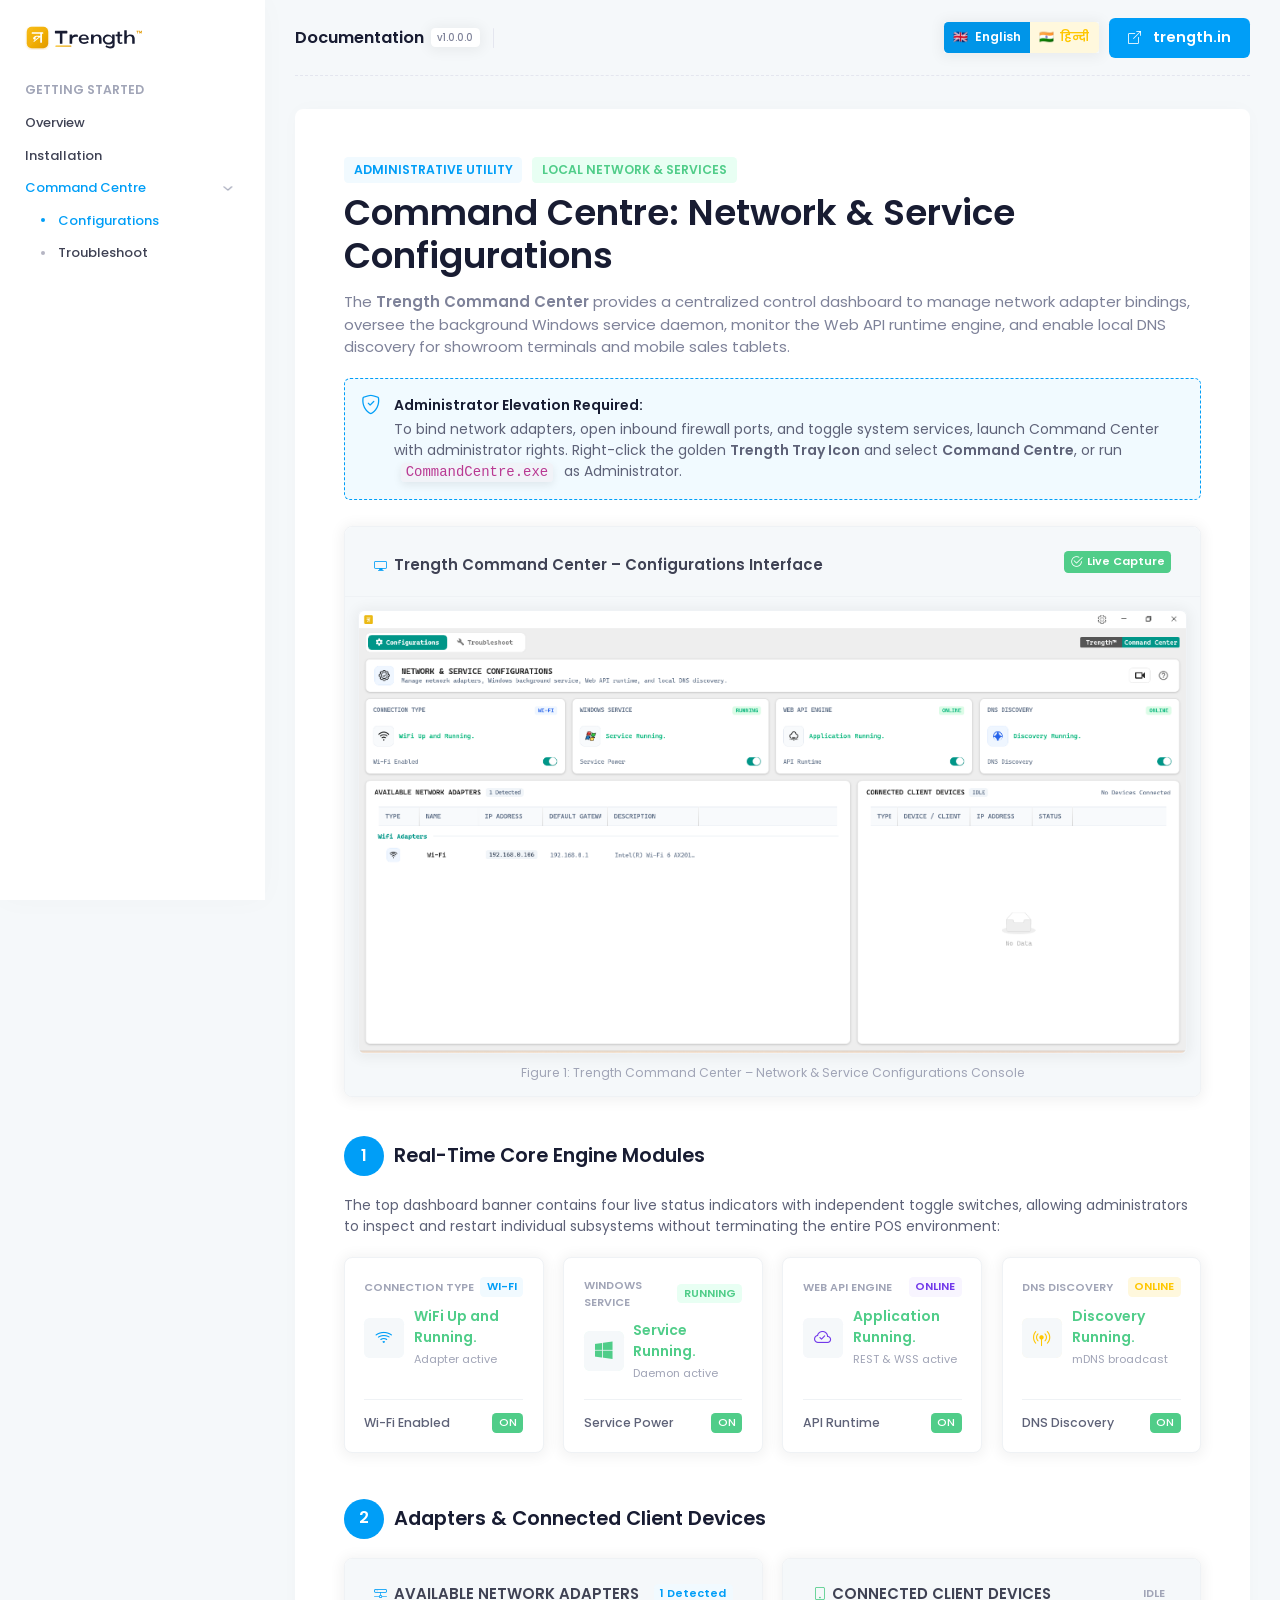
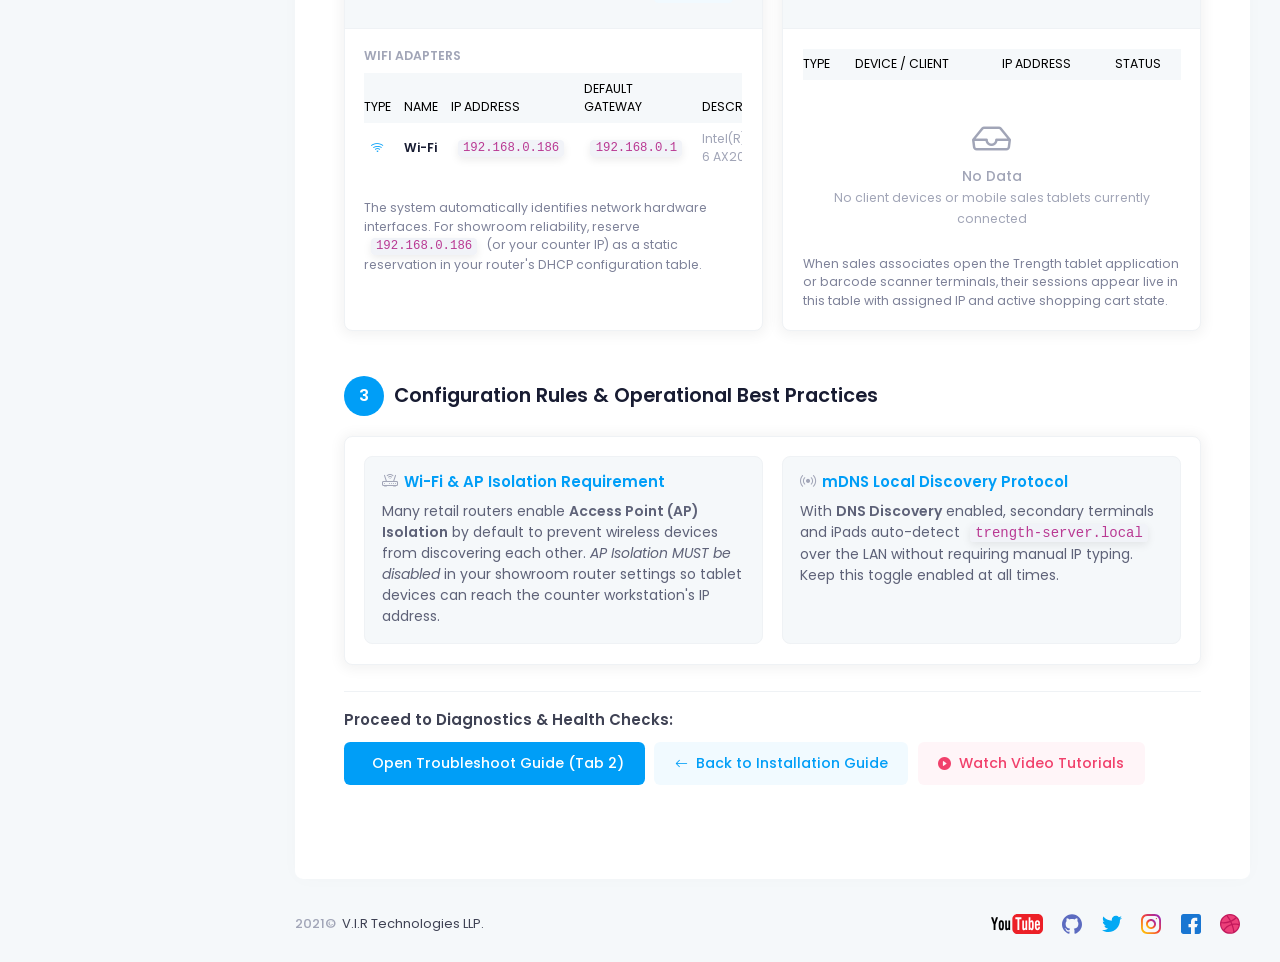
==== CommandCentre.html @ f49e873d "Commandcenter" ====
<!DOCTYPE html>
<html lang="en">
<head>
    <!-- <base href="../"> -->
    <title>Trength | Documentation</title>
    <meta charset="utf-8" />
    <link rel="shortcut icon" href="assets/media/logos/favicon.ico" />
    <!--begin::Fonts-->
    <link rel="stylesheet" href="https://fonts.googleapis.com/css?family=Poppins:300,400,500,600,700" />
    <!--end::Fonts-->
    <!--begin::Page Vendor Stylesheets(used by this page)-->
    <link href="assets/plugins/custom/prismjs/prismjs.bundle.css" rel="stylesheet" type="text/css" />
    <!--end::Page Vendor Stylesheets-->
    <!--begin::Global Stylesheets Bundle(used by all pages)-->
    <link href="assets/plugins/global/plugins.bundle.css" rel="stylesheet" type="text/css" />
    <link href="assets/css/style.bundle.css" rel="stylesheet" type="text/css" />
    <!--end::Global Stylesheets Bundle-->
</head>
<!--end::Head-->
<!--begin::Body-->
<body data-bs-spy="scroll" data-bs-target="#kt_sidebar_nav" data-bs-offset="350" class="position-relative">
    <!--begin::Main-->
    <div class="d-flex flex-column flex-root">
        <!--begin::Page-->
        <div class="docs-page d-flex flex-row flex-column-fluid">
            <!--begin::Aside-->
            <div id="kt_docs_aside" class="docs-aside" data-kt-drawer="true" data-kt-drawer-name="aside" data-kt-drawer-activate="{default: true, lg: false}" data-kt-drawer-overlay="true" data-kt-drawer-width="{default:'200px', '300px': '250px'}" data-kt-drawer-direction="start" data-kt-drawer-toggle="#kt_docs_aside_toggle">
                <!--begin::Logo-->
                <div class="docs-aside-logo flex-column-auto h-75px" id="kt_docs_aside_logo">
                    <!--begin::Link-->
                    <a href="index.html">
                        <img alt="Trength Logo" src="assets/media/logos/logo-1.svg" class="h-25px" />
                    </a>
                    <!--end::Link-->
                </div>
                <!--end::Logo-->
                <!--begin::Menu-->
                <div class="docs-aside-menu flex-column-fluid">
                    <!--begin::Aside Menu-->
                    <div class="hover-scroll-overlay-y mt-5 mb-5 mt-lg-0 mb-lg-5 pe-lg-n2 me-lg-2" id="kt_docs_aside_menu_wrapper" data-kt-scroll="true" data-kt-scroll-activate="{default: false, lg: true}" data-kt-scroll-height="auto" data-kt-scroll-dependencies="#kt_docs_aside_logo" data-kt-scroll-wrappers="#kt_docs_aside_menu" data-kt-scroll-offset="10px">
                        <!--begin::Menu-->
                        <div class="menu menu-column menu-title-gray-800 menu-state-title-primary menu-state-icon-primary menu-state-bullet-primary menu-arrow-gray-500" id="#kt_docs_aside_menu" data-kt-menu="true">
                            <div class="menu-item">
                                <h4 class="menu-content text-muted mb-0 fs-7 text-uppercase">Getting Started</h4>
                            </div>
                            <div class="menu-item">
                                <a class="menu-link py-2" href="index.html">
                                    <span class="menu-title">Overview</span>
                                </a>
                            </div>
                            <div class="menu-item">
                                <a class="menu-link py-2" href="InstallationGuide.html">
                                    <span class="menu-title">Installation</span>
                                </a>
                            </div>
                            <div data-kt-menu-trigger="click" class="menu-item menu-accordion hover show">
                                <span class="menu-link py-2">
                                    <span class="menu-title">Command Centre</span>
                                    <span class="menu-arrow"></span>
                                </span>
                                <div class="menu-sub menu-sub-accordion show">
                                    <div class="menu-item">
                                        <a class="menu-link active py-2" href="CommandCentre.html">
                                            <span class="menu-bullet">
                                                <span class="bullet bullet-dot"></span>
                                            </span>
                                            <span class="menu-title">Configurations</span>
                                        </a>
                                    </div>
                                    <div class="menu-item">
                                        <a class="menu-link py-2" href="Troubleshoot.html">
                                            <span class="menu-bullet">
                                                <span class="bullet bullet-dot"></span>
                                            </span>
                                            <span class="menu-title">Troubleshoot</span>
                                        </a>
                                    </div>
                                </div>
                            </div>
                                    <!-- <div class="menu-item"> -->
                                        <!-- <a class="menu-link @ViewBag.DatabaseTasks py-2" href="~/CommandCentre/DatabaseTasks"> -->
                                            <!-- <span class="menu-bullet"> -->
                                                <!-- <span class="bullet bullet-dot"></span> -->
                                            <!-- </span> -->
                                            <!-- <span class="menu-title">Database Tasks</span> -->
                                        <!-- </a> -->
                                    <!-- </div> -->
                                </div>
                            </div>
                            <div class="menu-item">
                                <a class="menu-link py-2" href="VideoTutorials.html">
                                    <span class="menu-title">Video Tutorials</span>
                                </a>
                            </div>
                            <div class="menu-item">
                                <h4 class="menu-content text-muted mb-0 fs-7 text-uppercase">Jewellery Application</h4>
                            </div>
                            <div data-kt-menu-trigger="click" class="menu-item menu-accordion">
                                <span class="menu-link py-2">
                                    <span class="menu-title">Management</span>
                                    <span class="menu-arrow"></span>
                                </span>
                                <div class="menu-sub menu-sub-accordion">
                                    <div class="menu-item">
                                        <a class="menu-link py-2" href="~/Jewellery/Management/Users">
                                            <span class="menu-bullet">
                                                <span class="bullet bullet-dot"></span>
                                            </span>
                                            <span class="menu-title">Users</span>
                                        </a>
                                        <a class="menu-link py-2" href="~/Jewellery/Management/Roles">
                                            <span class="menu-bullet">
                                                <span class="bullet bullet-dot"></span>
                                            </span>
                                            <span class="menu-title">Roles</span>
                                        </a>
                                    </div>
                                </div>
                            </div>
                            <div data-kt-menu-trigger="click" class="menu-item menu-accordion">
                                <span class="menu-link py-2">
                                    <span class="menu-title">Masters</span>
                                    <span class="menu-arrow"></span>
                                </span>
                                <div class="menu-sub menu-sub-accordion">
                                    <div class="menu-item">
                                        <a class="menu-link py-2" href="~/Jewellery/Masters/Metals">
                                            <span class="menu-bullet">
                                                <span class="bullet bullet-dot"></span>
                                            </span>
                                            <span class="menu-title">Metals</span>
                                        </a>
                                    </div>
                                    <div class="menu-item">
                                        <a class="menu-link py-2" href="~/Jewellery/Masters/MetalColors">
                                            <span class="menu-bullet">
                                                <span class="bullet bullet-dot"></span>
                                            </span>
                                            <span class="menu-title">Metal Colors</span>
                                        </a>
                                    </div>
                                    <div class="menu-item">
                                        <a class="menu-link py-2" href="~/Jewellery/Masters/MetalPurity">
                                            <span class="menu-bullet">
                                                <span class="bullet bullet-dot"></span>
                                            </span>
                                            <span class="menu-title">Metal Purity</span>
                                        </a>
                                    </div>
                                    <div class="menu-item">
                                        <a class="menu-link py-2" href="~/Jewellery/Masters/MetalRates">
                                            <span class="menu-bullet">
                                                <span class="bullet bullet-dot"></span>
                                            </span>
                                            <span class="menu-title">Metal Rates</span>
                                        </a>
                                    </div>
                                    <div class="menu-item">
                                        <a class="menu-link py-2" href="~/Jewellery/Masters/Stones">
                                            <span class="menu-bullet">
                                                <span class="bullet bullet-dot"></span>
                                            </span>
                                            <span class="menu-title">Stones</span>
                                        </a>
                                    </div>
                                    <div class="menu-item">
                                        <a class="menu-link py-2" href="~/Jewellery/Masters/StoneClarity">
                                            <span class="menu-bullet">
                                                <span class="bullet bullet-dot"></span>
                                            </span>
                                            <span class="menu-title">Stone Clarity</span>
                                        </a>
                                    </div>
                                    <div class="menu-item">
                                        <a class="menu-link py-2" href="~/Jewellery/Masters/StoneColors">
                                            <span class="menu-bullet">
                                                <span class="bullet bullet-dot"></span>
                                            </span>
                                            <span class="menu-title">Stone Color</span>
                                        </a>
                                    </div>
                                    <div class="menu-item">
                                        <a class="menu-link py-2" href="~/Jewellery/Masters/StoneCut">
                                            <span class="menu-bullet">
                                                <span class="bullet bullet-dot"></span>
                                            </span>
                                            <span class="menu-title">Stone Cut</span>
                                        </a>
                                    </div>
                                    <div class="menu-item">
                                        <a class="menu-link py-2" href="~/Jewellery/Masters/UOMs">
                                            <span class="menu-bullet">
                                                <span class="bullet bullet-dot"></span>
                                            </span>
                                            <span class="menu-title">U.O.Ms</span>
                                        </a>
                                    </div>
                                    <div class="menu-item">
                                        <a class="menu-link py-2" href="~/Jewellery/Masters/Brands">
                                            <span class="menu-bullet">
                                                <span class="bullet bullet-dot"></span>
                                            </span>
                                            <span class="menu-title">Brands</span>
                                        </a>
                                    </div>
                                    <div class="menu-item">
                                        <a class="menu-link py-2" href="~/Jewellery/Masters/Cities">
                                            <span class="menu-bullet">
                                                <span class="bullet bullet-dot"></span>
                                            </span>
                                            <span class="menu-title">Cities</span>
                                        </a>
                                    </div>
                                    <div class="menu-item">
                                        <a class="menu-link py-2" href="~/Jewellery/Masters/JewelleryTypes">
                                            <span class="menu-bullet">
                                                <span class="bullet bullet-dot"></span>
                                            </span>
                                            <span class="menu-title">Jewellery Types</span>
                                        </a>
                                    </div>
                                    <div class="menu-item">
                                        <a class="menu-link py-2" href="~/Jewellery/Masters/Reasons">
                                            <span class="menu-bullet">
                                                <span class="bullet bullet-dot"></span>
                                            </span>
                                            <span class="menu-title">Reasons</span>
                                        </a>
                                    </div>
                                    <div class="menu-item">
                                        <a class="menu-link py-2" href="~/Jewellery/Masters/SettingTypes">
                                            <span class="menu-bullet">
                                                <span class="bullet bullet-dot"></span>
                                            </span>
                                            <span class="menu-title">Setting Types</span>
                                        </a>
                                    </div>
                                    <div class="menu-item">
                                        <a class="menu-link py-2" href="~/Jewellery/Masters/GSTRates">
                                            <span class="menu-bullet">
                                                <span class="bullet bullet-dot"></span>
                                            </span>
                                            <span class="menu-title">GST Rates</span>
                                        </a>
                                    </div>
                                </div>
                            </div>
                            <div data-kt-menu-trigger="click" class="menu-item menu-accordion">
                                <span class="menu-link py-2">
                                    <span class="menu-title">Shop</span>
                                    <span class="menu-arrow"></span>
                                </span>
                                <div class="menu-sub menu-sub-accordion">
                                    <div class="menu-item">
                                        <a class="menu-link py-2" href="~/Jewellery/Shop/Stores">
                                            <span class="menu-bullet">
                                                <span class="bullet bullet-dot"></span>
                                            </span>
                                            <span class="menu-title">Stores</span>
                                        </a>
                                    </div>
                                    <div class="menu-item">
                                        <a class="menu-link py-2" href="~/Jewellery/Shop/Counters">
                                            <span class="menu-bullet">
                                                <span class="bullet bullet-dot"></span>
                                            </span>
                                            <span class="menu-title">Counters</span>
                                        </a>
                                    </div>
                                    <div class="menu-item">
                                        <a class="menu-link py-2" href="~/Jewellery/Shop/Customers">
                                            <span class="menu-bullet">
                                                <span class="bullet bullet-dot"></span>
                                            </span>
                                            <span class="menu-title">Customers</span>
                                        </a>
                                    </div>
                                    <div class="menu-item">
                                        <a class="menu-link py-2" href="~/Jewellery/Shop/Jewellers">
                                            <span class="menu-bullet">
                                                <span class="bullet bullet-dot"></span>
                                            </span>
                                            <span class="menu-title">Jewellers</span>
                                        </a>
                                    </div>
                                    <div class="menu-item">
                                        <a class="menu-link py-2" href="~/Jewellery/Shop/Suppliers">
                                            <span class="menu-bullet">
                                                <span class="bullet bullet-dot"></span>
                                            </span>
                                            <span class="menu-title">Suppliers</span>
                                        </a>
                                    </div>
                                </div>
                            </div>
                            <div data-kt-menu-trigger="click" class="menu-item menu-accordion">
                                <span class="menu-link py-2">
                                    <span class="menu-title">Products</span>
                                    <span class="menu-arrow"></span>
                                </span>
                                <div class="menu-sub menu-sub-accordion">
                                    <div class="menu-item">
                                        <a class="menu-link py-2" href="~/Jewellery/Products/Product">
                                            <span class="menu-bullet">
                                                <span class="bullet bullet-dot"></span>
                                            </span>
                                            <span class="menu-title">Products</span>
                                        </a>
                                    </div>
                                    <div class="menu-item">
                                        <a class="menu-link py-2" href="~/Jewellery/Products/ProductCategories">
                                            <span class="menu-bullet">
                                                <span class="bullet bullet-dot"></span>
                                            </span>
                                            <span class="menu-title">Product Categories</span>
                                        </a>
                                    </div>
                                    <div class="menu-item">
                                        <a class="menu-link py-2" href="~/Jewellery/Products/ProductMetals">
                                            <span class="menu-bullet">
                                                <span class="bullet bullet-dot"></span>
                                            </span>
                                            <span class="menu-title">Product Metals</span>
                                        </a>
                                    </div>
                                    <div class="menu-item">
                                        <a class="menu-link py-2" href="~/Jewellery/Products/ProductStones">
                                            <span class="menu-bullet">
                                                <span class="bullet bullet-dot"></span>
                                            </span>
                                            <span class="menu-title">Product Stones</span>
                                        </a>
                                    </div>
                                    <div class="menu-item">
                                        <a class="menu-link py-2" href="~/Jewellery/Products/ProductTypes">
                                            <span class="menu-bullet">
                                                <span class="bullet bullet-dot"></span>
                                            </span>
                                            <span class="menu-title">Product Types</span>
                                        </a>
                                    </div>
                                </div>
                            </div>

                        </div>
                        <!--end::Menu-->
                    </div>
                </div>
                <!--end::Menu-->
            </div>
            <!--end::Aside-->
            <!--begin::Wrapper-->
            <div class="docs-wrapper d-flex flex-column flex-row-fluid" id="kt_docs_wrapper">
                <!--begin::Header-->
                <div id="kt_docs_header" class="docs-header align-items-stretch mb-2 mb-lg-10">
                    <!--begin::Container-->
                    <div class="container">
                        <div class="d-flex align-items-stretch justify-content-between py-3 h-75px">
                            <!--begin::Aside toggle-->
                            <div class="d-flex align-items-center d-lg-none ms-n2 me-1" title="Show aside menu">
                                <div class="btn btn-icon btn-flex btn-active-color-primary" id="kt_docs_aside_toggle">
                                    <!--begin::Svg Icon | path: icons/duotune/abstract/abs015.svg-->
                                    <span class="svg-icon svg-icon-1 mt-1">
                                        <svg xmlns="http://www.w3.org/2000/svg" width="24" height="24" viewBox="0 0 24 24" fill="none">
                                            <path d="M21 7H3C2.4 7 2 6.6 2 6V4C2 3.4 2.4 3 3 3H21C21.6 3 22 3.4 22 4V6C22 6.6 21.6 7 21 7Z" fill="currentColor" />
                                            <path opacity="0.3" d="M21 14H3C2.4 14 2 13.6 2 13V11C2 10.4 2.4 10 3 10H21C21.6 10 22 10.4 22 11V13C22 13.6 21.6 14 21 14ZM22 20V18C22 17.4 21.6 17 21 17H3C2.4 17 2 17.4 2 18V20C2 20.6 2.4 21 3 21H21C21.6 21 22 20.6 22 20Z" fill="currentColor" />
                                        </svg>
                                    </span>
                                    <!--end::Svg Icon-->
                                </div>
                            </div>
                            <!--end::Aside toggle-->
                            <!--begin::Logo-->
                            <div class="d-flex d-lg-none align-items-center flex-grow-1 flex-lg-grow-0 me-3 me-lg-15">
                                <a href="index.html">
                                    <img alt="Trength Logo" src="assets/media/logos/logo-1.svg" class="d-none d-lg-block h-25px" />
                                    <img alt="Trength Logo" src="assets/media/logos/logo-2.svg" class="d-lg-none h-35px" />
                                </a>
                            </div>
                            <!--end::Logo-->
                            <!--begin::Wrapper-->
                            <div class="d-flex align-items-center justify-content-between flex-lg-grow-1">
                                <!--begin::Header title-->
                                <div class="d-flex align-items-center" id="kt_docs_header_title">
                                    <!--begin::Page title-->
                                    <div class="docs-page-title d-flex flex-column flex-lg-row align-items-lg-center py-5 mb-lg-0" data-kt-swapper="true" data-kt-swapper-mode="prepend" data-kt-swapper-parent="{default: '#kt_docs_content_container', 'lg': '#kt_docs_header_title'}">
                                        <!--begin::Title-->
                                        <h1 class="d-flex align-items-center text-dark my-1 fs-4">
                                            Documentation
                                            <a href="#" class="badge fw-bold fs-9 px-2 ms-2 badge-white text-hover-primary shadow-sm">v1.0.0.0</a>
                                        </h1>
                                        <!--end::Title-->
                                        <!--begin::Separator-->
                                        <span class="d-none d-lg-block bullet h-20px w-1px bg-secondary mx-4"></span>
                                        <!--end::Separator-->
                                        
                                       
                                    </div>
                                    <!--end::Page title-->
                                </div>
                                <!--end::Header title-->
                                <!--begin::Toolbar-->
                                <div class="d-flex align-items-center gap-3">
                                    <!--begin::Language Switcher-->
                                    <div class="btn-group shadow-sm" role="group" aria-label="Language Switcher">
                                        <button type="button" class="btn btn-sm btn-primary fw-bolder px-3 py-2 active" id="btn-lang-en" onclick="setLanguage('en')">
                                            <span class="me-1">🇬🇧</span> English
                                        </button>
                                        <button type="button" class="btn btn-sm btn-light-warning fw-bolder px-3 py-2" id="btn-lang-hi" onclick="setLanguage('hi')">
                                            <span class="me-1">🇮🇳</span> हिन्दी
                                        </button>
                                    </div>
                                    <!--end::Language Switcher-->
                                    <!--begin::Official Portal link-->
                                    <a class="btn btn-primary btn-flex h-40px border-0 fw-bolder px-4 px-lg-6" href="https://trength.in" target="_blank">
                                        <i class="bi bi-box-arrow-up-right me-2"></i>trength.in
                                    </a>
                                    <!--end::Official Portal link-->
                                </div>
                                <!--end::Toolbar-->
                            </div>
                            <!--end::Wrapper-->
                        </div>
                        <div class="border-gray-300 border-bottom border-bottom-dashed"></div>
                    </div>
                    <!--end::Container-->
                </div>
                <!--end::Header-->
                <!--begin::Content-->

                <div class="docs-content d-flex flex-column flex-column-fluid" id="kt_docs_content">
                    <!--begin::Container-->
                    <div class="container d-flex flex-column flex-lg-row" id="kt_docs_content_container">
                        <!--begin::Card-->
                        <div class="card card-docs flex-row-fluid mb-2">
                            <!--begin::Card Body-->
                            <div class="card-body fs-6 py-15 px-10 py-lg-15 px-lg-15 text-gray-700">
                                <!--begin::Section-->
                                 
                                 
                                    
                                <!--begin::Section: Title & Summary-->
                                <div class="mb-10">
                                    <div class="d-flex align-items-center mb-3">
                                        <span class="badge badge-light-primary fw-bolder fs-7 px-3 py-2 me-3">ADMINISTRATIVE UTILITY</span>
                                        <span class="badge badge-light-success fw-bolder fs-7 px-3 py-2">LOCAL NETWORK & SERVICES</span>
                                    </div>
                                    <h1 class="fs-2tx fw-bolder mb-4 text-dark">Command Centre: Network & Service Configurations</h1>
                                    <p class="fs-5 text-gray-600 mb-6">
                                        The <strong>Trength Command Center</strong> provides a centralized control dashboard to manage network adapter bindings, oversee the background Windows service daemon, monitor the Web API runtime engine, and enable local DNS discovery for showroom terminals and mobile sales tablets.
                                    </p>

                                    <!-- Quick Access Notice -->
                                    <div class="notice d-flex bg-light-primary rounded border-primary border border-dashed p-5 mb-8">
                                        <i class="bi bi-shield-check text-primary fs-2 me-4"></i>
                                        <div>
                                            <strong class="d-block mb-1 text-gray-900 fs-6">Administrator Elevation Required:</strong>
                                            To bind network adapters, open inbound firewall ports, and toggle system services, launch Command Center with administrator rights. Right-click the golden <strong>Trength Tray Icon</strong> and select <strong>Command Centre</strong>, or run <code>CommandCentre.exe</code> as Administrator.
                                        </div>
                                    </div>

                                    <!-- Screenshot Feature Box -->
                                    <div class="card card-bordered mb-12 shadow-sm overflow-hidden">
                                        <div class="card-header bg-light d-flex align-items-center justify-content-between py-3">
                                            <h4 class="card-title fw-bolder text-gray-800 fs-5 mb-0">
                                                <i class="bi bi-display text-primary me-2"></i>Trength Command Center &ndash; Configurations Interface
                                            </h4>
                                            <span class="badge badge-success fw-bolder"><i class="bi bi-check2-circle text-white me-1"></i>Live Capture</span>
                                        </div>
                                        <div class="card-body p-4 text-center bg-light">
                                            <img src="assets/media/command-center/configurations.png" alt="Trength Command Center Configurations Screen" class="img-fluid rounded shadow-sm border mw-100" />
                                            <div class="text-muted fs-7 mt-3">Figure 1: Trength Command Center &ndash; Network &amp; Service Configurations Console</div>
                                        </div>
                                    </div>
                                </div>
                                <!--end::Section: Title & Summary-->

                                <!--==================== MODULE 1: FOUR STATUS & TOGGLE CARDS ====================-->
                                <div class="mb-14" id="service-modules">
                                    <div class="d-flex align-items-center mb-6">
                                        <span class="d-flex align-items-center justify-content-center bg-primary text-white rounded-circle fw-bolder fs-4 w-40px h-40px me-3">1</span>
                                        <h2 class="fw-bolder mb-0 text-dark">Real-Time Core Engine Modules</h2>
                                    </div>

                                    <p class="fs-6 text-gray-700 mb-6">
                                        The top dashboard banner contains four live status indicators with independent toggle switches, allowing administrators to inspect and restart individual subsystems without terminating the entire POS environment:
                                    </p>

                                    <div class="row g-6 mb-8">
                                        <!-- Card 1: Connection Type -->
                                        <div class="col-md-6 col-xl-3">
                                            <div class="card card-bordered h-100 shadow-sm p-6 bg-white">
                                                <div class="d-flex justify-content-between align-items-center mb-3">
                                                    <span class="text-muted fs-8 fw-bolder text-uppercase">Connection Type</span>
                                                    <span class="badge badge-light-primary fw-bolder">WI-FI</span>
                                                </div>
                                                <div class="d-flex align-items-center mb-5">
                                                    <div class="symbol symbol-40px bg-light-primary me-3">
                                                        <span class="symbol-label"><i class="bi bi-wifi fs-3 text-primary"></i></span>
                                                    </div>
                                                    <div>
                                                        <strong class="text-success fs-6 d-block">WiFi Up and Running.</strong>
                                                        <span class="text-muted fs-8">Adapter active</span>
                                                    </div>
                                                </div>
                                                <div class="border-top pt-4 mt-auto d-flex justify-content-between align-items-center">
                                                    <span class="text-gray-700 fs-7 fw-bold">Wi-Fi Enabled</span>
                                                    <span class="badge badge-success fw-bold">ON</span>
                                                </div>
                                            </div>
                                        </div>

                                        <!-- Card 2: Windows Service -->
                                        <div class="col-md-6 col-xl-3">
                                            <div class="card card-bordered h-100 shadow-sm p-6 bg-white">
                                                <div class="d-flex justify-content-between align-items-center mb-3">
                                                    <span class="text-muted fs-8 fw-bolder text-uppercase">Windows Service</span>
                                                    <span class="badge badge-light-success fw-bolder">RUNNING</span>
                                                </div>
                                                <div class="d-flex align-items-center mb-5">
                                                    <div class="symbol symbol-40px bg-light-success me-3">
                                                        <span class="symbol-label"><i class="bi bi-windows fs-3 text-success"></i></span>
                                                    </div>
                                                    <div>
                                                        <strong class="text-success fs-6 d-block">Service Running.</strong>
                                                        <span class="text-muted fs-8">Daemon active</span>
                                                    </div>
                                                </div>
                                                <div class="border-top pt-4 mt-auto d-flex justify-content-between align-items-center">
                                                    <span class="text-gray-700 fs-7 fw-bold">Service Power</span>
                                                    <span class="badge badge-success fw-bold">ON</span>
                                                </div>
                                            </div>
                                        </div>

                                        <!-- Card 3: Web API Engine -->
                                        <div class="col-md-6 col-xl-3">
                                            <div class="card card-bordered h-100 shadow-sm p-6 bg-white">
                                                <div class="d-flex justify-content-between align-items-center mb-3">
                                                    <span class="text-muted fs-8 fw-bolder text-uppercase">Web API Engine</span>
                                                    <span class="badge badge-light-info fw-bolder">ONLINE</span>
                                                </div>
                                                <div class="d-flex align-items-center mb-5">
                                                    <div class="symbol symbol-40px bg-light-info me-3">
                                                        <span class="symbol-label"><i class="bi bi-cloud-check fs-3 text-info"></i></span>
                                                    </div>
                                                    <div>
                                                        <strong class="text-success fs-6 d-block">Application Running.</strong>
                                                        <span class="text-muted fs-8">REST &amp; WSS active</span>
                                                    </div>
                                                </div>
                                                <div class="border-top pt-4 mt-auto d-flex justify-content-between align-items-center">
                                                    <span class="text-gray-700 fs-7 fw-bold">API Runtime</span>
                                                    <span class="badge badge-success fw-bold">ON</span>
                                                </div>
                                            </div>
                                        </div>

                                        <!-- Card 4: DNS Discovery -->
                                        <div class="col-md-6 col-xl-3">
                                            <div class="card card-bordered h-100 shadow-sm p-6 bg-white">
                                                <div class="d-flex justify-content-between align-items-center mb-3">
                                                    <span class="text-muted fs-8 fw-bolder text-uppercase">DNS Discovery</span>
                                                    <span class="badge badge-light-warning fw-bolder">ONLINE</span>
                                                </div>
                                                <div class="d-flex align-items-center mb-5">
                                                    <div class="symbol symbol-40px bg-light-warning me-3">
                                                        <span class="symbol-label"><i class="bi bi-broadcast-pin fs-3 text-warning"></i></span>
                                                    </div>
                                                    <div>
                                                        <strong class="text-success fs-6 d-block">Discovery Running.</strong>
                                                        <span class="text-muted fs-8">mDNS broadcast</span>
                                                    </div>
                                                </div>
                                                <div class="border-top pt-4 mt-auto d-flex justify-content-between align-items-center">
                                                    <span class="text-gray-700 fs-7 fw-bold">DNS Discovery</span>
                                                    <span class="badge badge-success fw-bold">ON</span>
                                                </div>
                                            </div>
                                        </div>
                                    </div>
                                </div>
                                <!--end::MODULE 1-->

                                <!--==================== MODULE 2: ADAPTERS & CLIENT DEVICES ====================-->
                                <div class="mb-14" id="network-panels">
                                    <div class="d-flex align-items-center mb-6">
                                        <span class="d-flex align-items-center justify-content-center bg-primary text-white rounded-circle fw-bolder fs-4 w-40px h-40px me-3">2</span>
                                        <h2 class="fw-bolder mb-0 text-dark">Adapters &amp; Connected Client Devices</h2>
                                    </div>

                                    <div class="row g-6 mb-8">
                                        <!-- Left Panel: Available Network Adapters -->
                                        <div class="col-lg-6">
                                            <div class="card card-bordered h-100 shadow-sm">
                                                <div class="card-header bg-light py-3 d-flex justify-content-between align-items-center">
                                                    <h5 class="fw-bolder text-gray-800 mb-0">
                                                        <i class="bi bi-hdd-network text-primary me-2"></i>AVAILABLE NETWORK ADAPTERS
                                                    </h5>
                                                    <span class="badge badge-light-primary fw-bolder">1 Detected</span>
                                                </div>
                                                <div class="card-body p-6">
                                                    <h6 class="text-muted fs-7 text-uppercase fw-bolder mb-3">Wifi Adapters</h6>
                                                    <div class="table-responsive">
                                                        <table class="table table-bordered table-sm align-middle fs-7">
                                                            <thead class="table-light">
                                                                <tr>
                                                                    <th>TYPE</th>
                                                                    <th>NAME</th>
                                                                    <th>IP ADDRESS</th>
                                                                    <th>DEFAULT GATEWAY</th>
                                                                    <th>DESCRIPTION</th>
                                                                </tr>
                                                            </thead>
                                                            <tbody>
                                                                <tr>
                                                                    <td class="text-center"><i class="bi bi-wifi text-primary"></i></td>
                                                                    <td><strong>Wi-Fi</strong></td>
                                                                    <td><code>192.168.0.186</code></td>
                                                                    <td><code>192.168.0.1</code></td>
                                                                    <td class="text-muted">Intel(R) Wi-Fi 6 AX201...</td>
                                                                </tr>
                                                            </tbody>
                                                        </table>
                                                    </div>
                                                    <p class="fs-7 text-gray-600 mt-4 mb-0">
                                                        The system automatically identifies network hardware interfaces. For showroom reliability, reserve <code>192.168.0.186</code> (or your counter IP) as a static reservation in your router's DHCP configuration table.
                                                    </p>
                                                </div>
                                            </div>
                                        </div>

                                        <!-- Right Panel: Connected Client Devices -->
                                        <div class="col-lg-6">
                                            <div class="card card-bordered h-100 shadow-sm">
                                                <div class="card-header bg-light py-3 d-flex justify-content-between align-items-center">
                                                    <h5 class="fw-bolder text-gray-800 mb-0">
                                                        <i class="bi bi-tablet text-success me-2"></i>CONNECTED CLIENT DEVICES
                                                    </h5>
                                                    <span class="badge badge-light-secondary fw-bolder text-muted">IDLE</span>
                                                </div>
                                                <div class="card-body p-6 text-center d-flex flex-column justify-content-center">
                                                    <div class="table-responsive mb-4 text-start">
                                                        <table class="table table-bordered table-sm align-middle fs-7 mb-0">
                                                            <thead class="table-light">
                                                                <tr>
                                                                    <th>TYPE</th>
                                                                    <th>DEVICE / CLIENT</th>
                                                                    <th>IP ADDRESS</th>
                                                                    <th>STATUS</th>
                                                                </tr>
                                                            </thead>
                                                        </table>
                                                    </div>
                                                    <div class="py-8">
                                                        <i class="bi bi-inbox fs-3x text-muted mb-2 d-block"></i>
                                                        <span class="fw-bold text-gray-500 d-block fs-6">No Data</span>
                                                        <span class="text-muted fs-7">No client devices or mobile sales tablets currently connected</span>
                                                    </div>
                                                    <p class="fs-7 text-gray-600 mb-0 text-start">
                                                        When sales associates open the Trength tablet application or barcode scanner terminals, their sessions appear live in this table with assigned IP and active shopping cart state.
                                                    </p>
                                                </div>
                                            </div>
                                        </div>
                                    </div>
                                </div>
                                <!--end::MODULE 2-->

                                <!--==================== MODULE 3: OPERATIONAL BEST PRACTICES ====================-->
                                <div class="mb-14" id="operational-guide">
                                    <div class="d-flex align-items-center mb-6">
                                        <span class="d-flex align-items-center justify-content-center bg-primary text-white rounded-circle fw-bolder fs-4 w-40px h-40px me-3">3</span>
                                        <h2 class="fw-bolder mb-0 text-dark">Configuration Rules & Operational Best Practices</h2>
                                    </div>

                                    <div class="card card-bordered mb-8 shadow-sm">
                                        <div class="card-body p-6">
                                            <div class="row g-6">
                                                <div class="col-md-6">
                                                    <div class="p-5 bg-light rounded-3 border h-100">
                                                        <h5 class="fw-bolder text-primary mb-3"><i class="bi bi-router fs-4 me-2"></i>Wi-Fi &amp; AP Isolation Requirement</h5>
                                                        <p class="fs-6 text-gray-700 mb-0">
                                                            Many retail routers enable <strong>Access Point (AP) Isolation</strong> by default to prevent wireless devices from discovering each other. <em>AP Isolation MUST be disabled</em> in your showroom router settings so tablet devices can reach the counter workstation's IP address.
                                                        </p>
                                                    </div>
                                                </div>
                                                <div class="col-md-6">
                                                    <div class="p-5 bg-light rounded-3 border h-100">
                                                        <h5 class="fw-bolder text-primary mb-3"><i class="bi bi-broadcast fs-4 me-2"></i>mDNS Local Discovery Protocol</h5>
                                                        <p class="fs-6 text-gray-700 mb-0">
                                                            With <strong>DNS Discovery</strong> enabled, secondary terminals and iPads auto-detect <code>trength-server.local</code> over the LAN without requiring manual IP typing. Keep this toggle enabled at all times.
                                                        </p>
                                                    </div>
                                                </div>
                                            </div>
                                        </div>
                                    </div>

                                    <!-- Next Documentation Links -->
                                    <div class="border-top pt-6 mt-8">
                                        <h5 class="fw-bolder text-gray-800 mb-4">Proceed to Diagnostics &amp; Health Checks:</h5>
                                        <div class="d-flex gap-3 flex-wrap">
                                            <a href="Troubleshoot.html" class="btn btn-primary fw-bold">
                                                <i class="bi bi-wrench-adjustable me-1"></i>Open Troubleshoot Guide (Tab 2)
                                            </a>
                                            <a href="InstallationGuide.html" class="btn btn-light-primary fw-bold">
                                                <i class="bi bi-arrow-left me-1"></i>Back to Installation Guide
                                            </a>
                                            <a href="VideoTutorials.html" class="btn btn-light-danger fw-bold">
                                                <i class="bi bi-play-circle-fill me-1"></i>Watch Video Tutorials
                                            </a>
                                        </div>
                                    </div>
                                </div>
                                <!--end::MODULE 3-->
                                        
                                         
                                 
                                <!--end::Section-->
                            </div>
                            <!--end::Card Body-->
                        </div>
                        <!--end::Card-->
                    </div>
                    <!--end::Container-->
                </div>
                <!--end::Content-->
                <!--begin::Footer-->

                <div class="py-4 d-flex flex-lg-column py-6" id="kt_footer">
                    <!--begin::Container-->
                    <div class="container d-flex flex-column flex-md-row align-items-center justify-content-between">
                        <!--begin::Copyright-->
                        <div class="text-dark order-2 order-md-1">
                            <span class="text-muted fw-bold me-1">2021©</span>
                            <a href="https://trength.in" target="_blank" class="text-gray-800 text-hover-primary">V.I.R Technologies LLP.</a>
                        </div>
                        <!--end::Copyright-->
                        <!--begin::Menu-->
                        <ul class="menu menu-gray-600 menu-hover-primary fw-bold order-1 align-items-center mb-3 mb-md-0">
                            <!--begin::Menu item-->
                            <li class="menu-item">
                                <!--begin::Menu link-->
                                <a href="#" target="_blank" class="menu-link px-3">
                                    <img alt="Keenthemes Youtube" src="assets/media/svg/social-logos/youtube.svg" class="h-20px" />
                                </a>
                                <!--end::Menu link-->
                            </li>
                            <!--end::Menu link-->
                            <!--begin::Menu item-->
                            <li class="menu-item">
                                <!--begin::Menu link-->
                                <a href="#" target="_blank" class="menu-link px-3">
                                    <img alt="Keenthemes Github" src="assets/media/svg/social-logos/github.svg" class="h-20px" />
                                </a>
                                <!--end::Menu link-->
                            </li>
                            <!--end::Menu link-->
                            <!--begin::Menu item-->
                            <li class="menu-item">
                                <!--begin::Menu link-->
                                <a href="#" target="_blank" class="menu-link px-3">
                                    <img alt="Keenthemes Twitter" src="assets/media/svg/social-logos/twitter.svg" class="h-20px" />
                                </a>
                                <!--end::Menu link-->
                            </li>
                            <!--end::Menu link-->
                            <!--begin::Menu item-->
                            <li class="menu-item">
                                <!--begin::Menu link-->
                                <a href="#" target="_blank" class="menu-link px-3">
                                    <img alt="Keenthemes Instagram" src="assets/media/svg/social-logos/instagram.svg" class="h-20px" />
                                </a>
                                <!--end::Menu link-->
                            </li>
                            <!--end::Menu link-->
                            <!--begin::Menu item-->
                            <li class="menu-item">
                                <!--begin::Menu link-->
                                <a href="#" target="_blank" class="menu-link px-3">
                                    <img alt="Keenthemes Facebook" src="assets/media/svg/social-logos/facebook.svg" class="h-20px" />
                                </a>
                                <!--end::Menu link-->
                            </li>
                            <!--end::Menu link-->
                            <!--begin::Menu item-->
                            <li class="menu-item">
                                <!--begin::Menu link-->
                                <a href="#" target="_blank" class="menu-link px-3">
                                    <img alt="Keenthemes Dribbble" src="assets/media/svg/social-logos/dribbble.svg" class="h-20px" />
                                </a>
                                <!--end::Menu link-->
                            </li>
                            <!--end::Menu link-->
                        </ul>
                        <!--end::Menu-->
                    </div>
                    <!--end::Container-->
                </div>

                <!--end::Footer-->
            </div>
            <!--end::Wrapper-->
        </div>
        <!--end::Page-->
    </div>
    <!--end::Main-->
    <!--begin::Javascript-->
    <script>var hostUrl = "assets/";</script>
    <!--begin::Global Javascript Bundle(used by all pages)-->
    <script src="assets/plugins/global/plugins.bundle.js"></script>
    <script src="assets/js/scripts.bundle.js"></script>
    <!--end::Global Javascript Bundle-->
    <!--begin::Page Vendors Javascript(used by this page)-->
    <script src="assets/plugins/custom/prismjs/prismjs.bundle.js"></script>
    <!--end::Page Vendors Javascript-->
    <!--begin::Page Custom Javascript(used by this page)-->
    <script src="assets/js/custom/documentation/documentation.js"></script>
    <script src="assets/js/custom/documentation/search.js"></script>
    <script src="assets/js/i18n.js"></script>
    <!--end::Page Custom Javascript-->
    <!--end::Javascript-->
</body>
<!--end::Body-->
</html>
---- assets/plugins/custom/prismjs/prismjs.bundle.css ----
code[class*=language-],pre[class*=language-]{color:#9efeff;direction:ltr;text-align:left;white-space:pre;word-spacing:normal;word-break:normal;-moz-tab-size:4;-o-tab-size:4;tab-size:4;-webkit-hyphens:none;-moz-hyphens:none;-ms-hyphens:none;hyphens:none;font-family:"Operator Mono","Fira Code",Consolas,Monaco,"Andale Mono","Ubuntu Mono",monospace;font-weight:400;font-size:17px;line-height:25px;letter-spacing:.5px;text-shadow:0 1px #222245}code[class*=language-] ::-moz-selection,code[class*=language-] ::selection,code[class*=language-]::-moz-selection,code[class*=language-]::selection,pre[class*=language-] ::-moz-selection,pre[class*=language-] ::selection,pre[class*=language-]::-moz-selection,pre[class*=language-]::selection{color:inherit;background:#a599e9}pre[class*=language-]{padding:2em;margin:.5em 0;overflow:auto}:not(pre)>code[class*=language-],pre[class*=language-]{background:#1e1e3f}:not(pre)>code[class*=language-]{padding:.1em;border-radius:.3em}.token{font-weight:400}.token.cdata,.token.comment,.token.prolog{color:#b362ff}.token.atrule,.token.delimiter,.token.important,.token.keyword,.token.selector{color:#ff9d00}.token.attr-name,.token.operator{color:#ffb454}.token.punctuation{color:#fff}.token.boolean{color:#ff628c}.token.builtin,.token.doctype,.token.tag,.token.tag .punctuation{color:#ff9d00}.token.entity,.token.symbol{color:#6897bb}.token.number{color:#ff628c}.token.constant,.token.property,.token.variable{color:#ff628c}.token.char,.token.string{color:#a5ff90}.token.attr-value,.token.attr-value .punctuation{color:#a5c261}.token.attr-value .punctuation:first-child{color:#a9b7c6}.token.url{color:#287bde;text-decoration:underline}.token.function{color:#fad000}.token.regex{background:#364135}.token.bold{font-weight:700}.token.italic{font-style:italic}.token.inserted{background:#0f0}.token.deleted{background:#ff000d}code.language-css .token.property,code.language-css .token.property+.token.punctuation{color:#a9b7c6}code.language-css .token.id{color:#ffc66d}code.language-css .token.selector>.token.attribute,code.language-css .token.selector>.token.class,code.language-css .token.selector>.token.pseudo-class,code.language-css .token.selector>.token.pseudo-element{color:#ffc66d}.token.class-name{color:#fb94ff}.language-css .token.string,.style .token.string,.token.entity,.token.operator,.token.url{background:0 0}.line-highlight.line-highlight{margin-top:36px;background:linear-gradient(to right,rgba(179,98,255,.17),transparent)}.line-highlight.line-highlight:before,.line-highlight.line-highlight[data-end]:after{content:""}
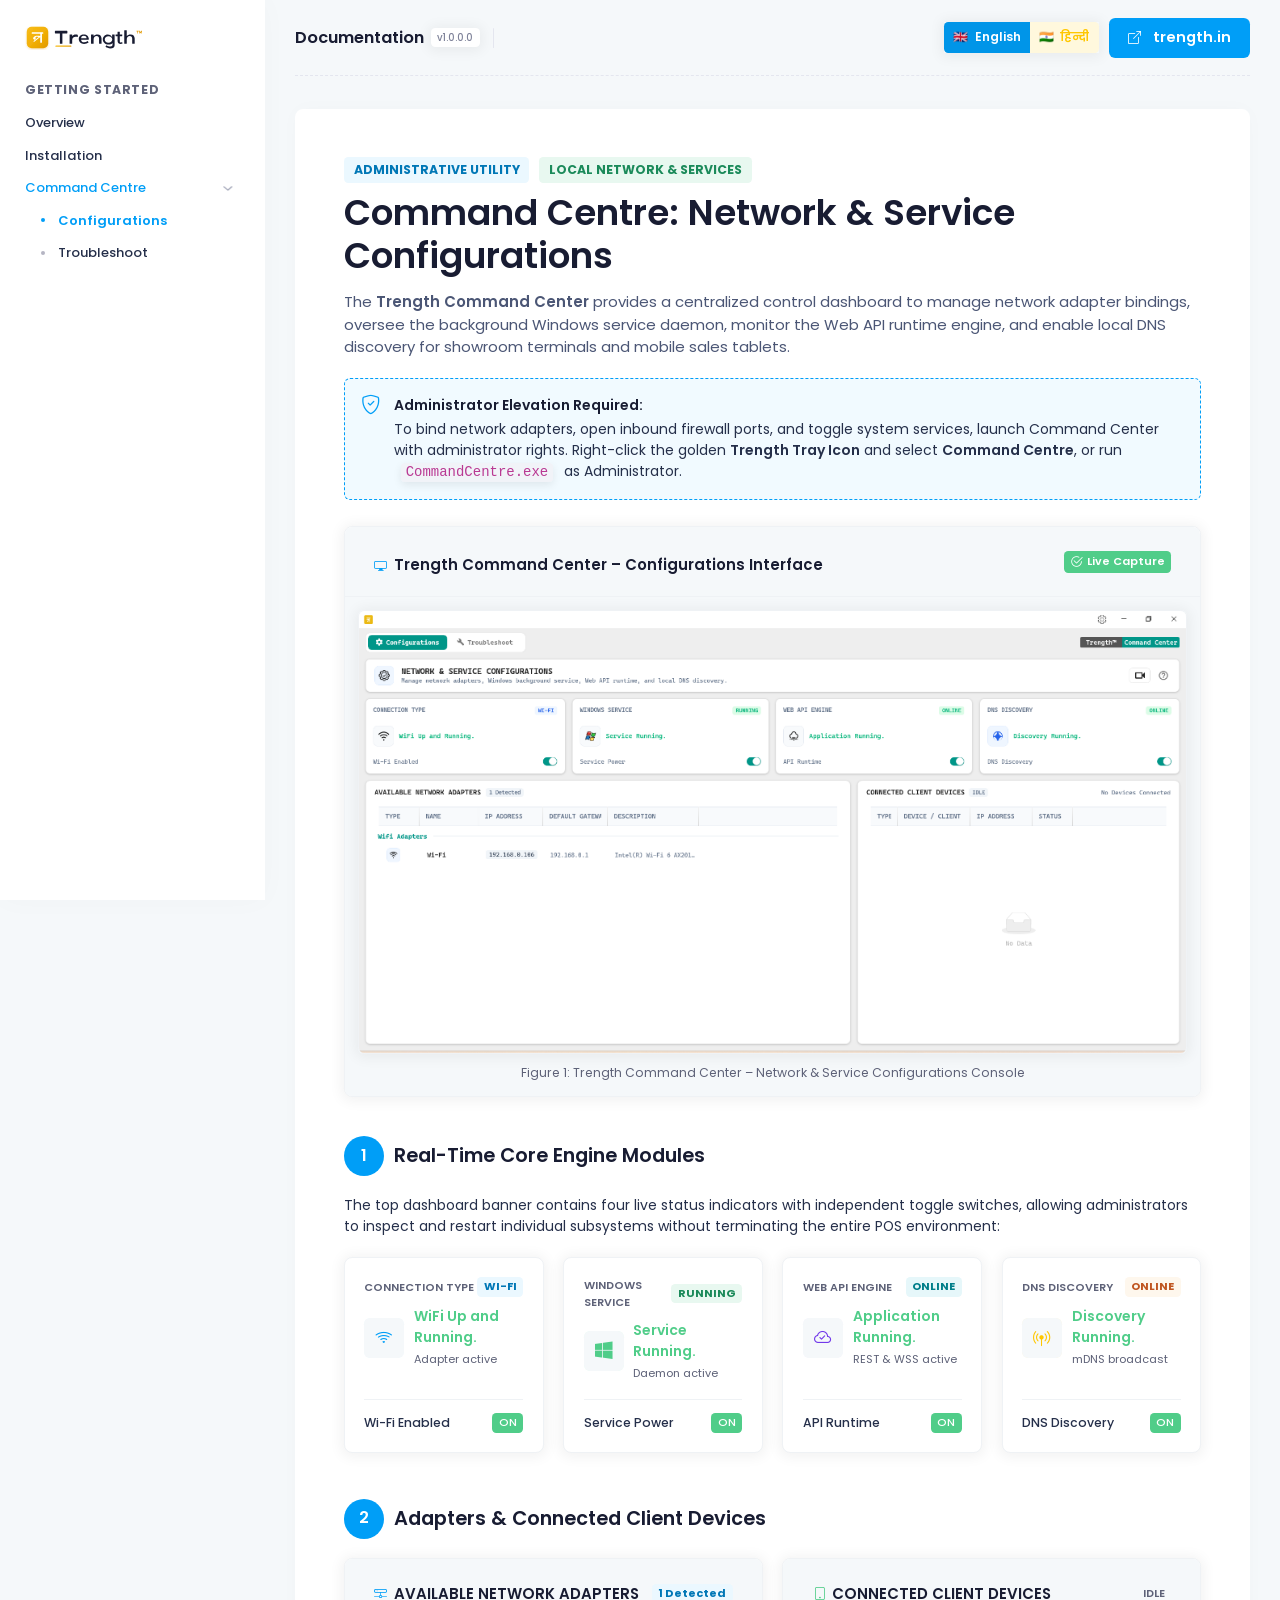
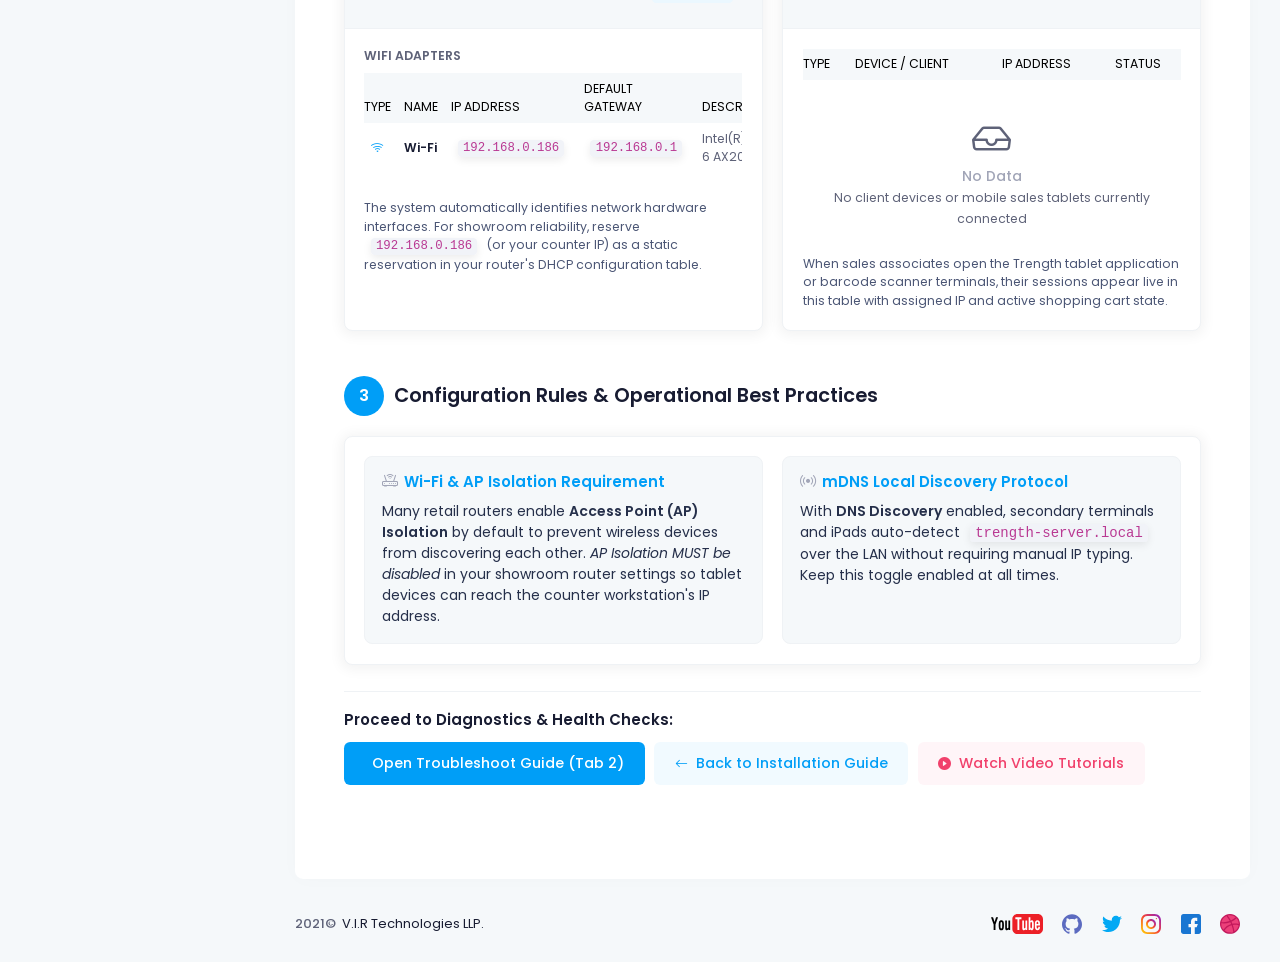
==== commit fe59d15f: "Hello" ====
--- a/CommandCentre.html
+++ b/CommandCentre.html
@@ -5,9 +5,10 @@
     <!-- <base href="../"> -->
     <title>Trength | Documentation</title>
     <meta charset="utf-8" />
+    <meta name="viewport" content="width=device-width, initial-scale=1" />
     <link rel="shortcut icon" href="assets/media/logos/favicon.ico" />
     <!--begin::Fonts-->
-    <link rel="stylesheet" href="https://fonts.googleapis.com/css?family=Poppins:300,400,500,600,700" />
+    <link rel="stylesheet" href="https://fonts.googleapis.com/css2?family=Poppins:wght@300;400;500;600;700&display=swap" />
     <!--end::Fonts-->
     <!--begin::Page Vendor Stylesheets(used by this page)-->
     <link href="assets/plugins/custom/prismjs/prismjs.bundle.css" rel="stylesheet" type="text/css" />
@@ -15,6 +16,7 @@
     <!--begin::Global Stylesheets Bundle(used by all pages)-->
     <link href="assets/plugins/global/plugins.bundle.css" rel="stylesheet" type="text/css" />
     <link href="assets/css/style.bundle.css" rel="stylesheet" type="text/css" />
+    <link href="assets/css/custom.css" rel="stylesheet" type="text/css" />
     <!--end::Global Stylesheets Bundle-->
 </head>
 <!--end::Head-->
--- a/assets/css/custom.css
+++ b/assets/css/custom.css
@@ -0,0 +1,118 @@
+/* ==========================================================================
+   Trength Suite Documentation - Custom Typography & Mobile Enhancements
+   ========================================================================== */
+
+/* Crisp font smoothing */
+body {
+    -webkit-font-smoothing: antialiased;
+    -moz-osx-font-smoothing: grayscale;
+    text-rendering: optimizeLegibility;
+}
+
+/* Enhanced contrast for body text and descriptions */
+.text-gray-600 {
+    color: #4B5675 !important;
+}
+
+.text-gray-700 {
+    color: #252F4A !important;
+}
+
+.text-muted {
+    color: #5E6278 !important;
+}
+
+/* Ensure strong heading contrast */
+h1, h2, h3, h4, h5, h6,
+.text-gray-800, .text-gray-900 {
+    color: #181C32 !important;
+}
+
+/* Mobile Aside Toggle (Hamburger Menu) High Visibility */
+#kt_docs_aside_toggle {
+    color: #181C32 !important;
+    background-color: #F5F8FA;
+    border: 1px solid #E4E6EF;
+    border-radius: 0.475rem;
+    display: inline-flex;
+    align-items: center;
+    justify-content: center;
+    width: 40px;
+    height: 40px;
+}
+
+#kt_docs_aside_toggle .svg-icon {
+    color: #181C32 !important;
+}
+
+#kt_docs_aside_toggle .svg-icon svg path {
+    fill: #181C32 !important;
+    opacity: 1 !important;
+}
+
+/* Aside menu section headings */
+.menu-content.text-muted {
+    color: #5E6278 !important;
+    font-weight: 700 !important;
+    letter-spacing: 0.05em;
+}
+
+/* Menu links high contrast */
+.menu-state-title-primary .menu-item .menu-link .menu-title {
+    color: #252F4A;
+    font-weight: 500;
+}
+
+.menu-state-title-primary .menu-item .menu-link.active .menu-title {
+    color: #009EF7 !important;
+    font-weight: 600;
+}
+
+/* Improved contrast for badges */
+.badge.badge-light-primary {
+    color: #0077B6 !important;
+    background-color: #EBF8FF !important;
+    font-weight: 700 !important;
+}
+
+.badge.badge-light-success {
+    color: #1B8A5A !important;
+    background-color: #E8F8F0 !important;
+    font-weight: 700 !important;
+}
+
+.badge.badge-light-warning {
+    color: #C05621 !important;
+    background-color: #FEF7ED !important;
+    font-weight: 700 !important;
+}
+
+.badge.badge-light-danger {
+    color: #C53030 !important;
+    background-color: #FFF5F5 !important;
+    font-weight: 700 !important;
+}
+
+.badge.badge-light-info {
+    color: #007E8A !important;
+    background-color: #E6F7FA !important;
+    font-weight: 700 !important;
+}
+
+.badge.badge-light-dark {
+    color: #181C32 !important;
+    background-color: #F1F1F4 !important;
+    font-weight: 700 !important;
+}
+
+/* Mobile responsive adjustments */
+@media (max-width: 991.98px) {
+    .docs-aside {
+        background-color: #FFFFFF !important;
+        box-shadow: 0 0 50px 0 rgba(24, 28, 50, 0.15);
+    }
+    
+    .card .card-body {
+        padding: 1.25rem;
+    }
+}
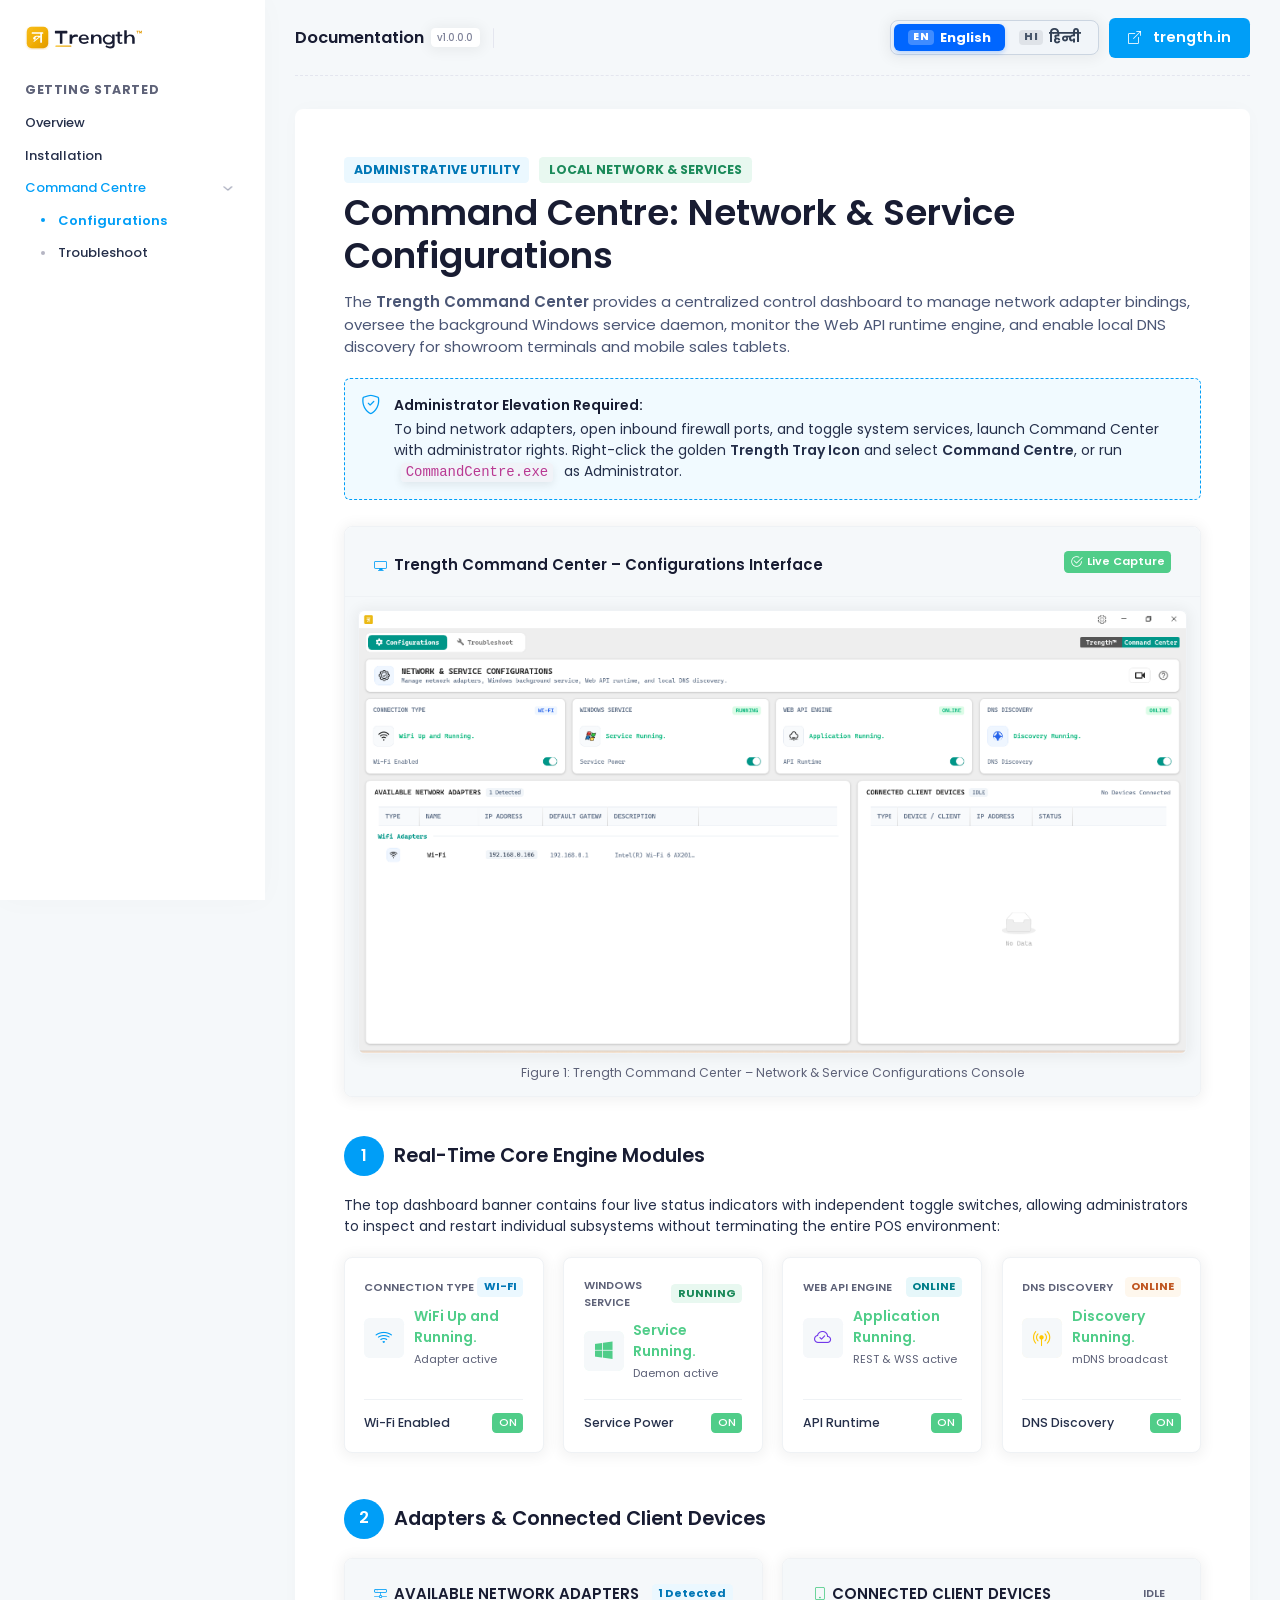
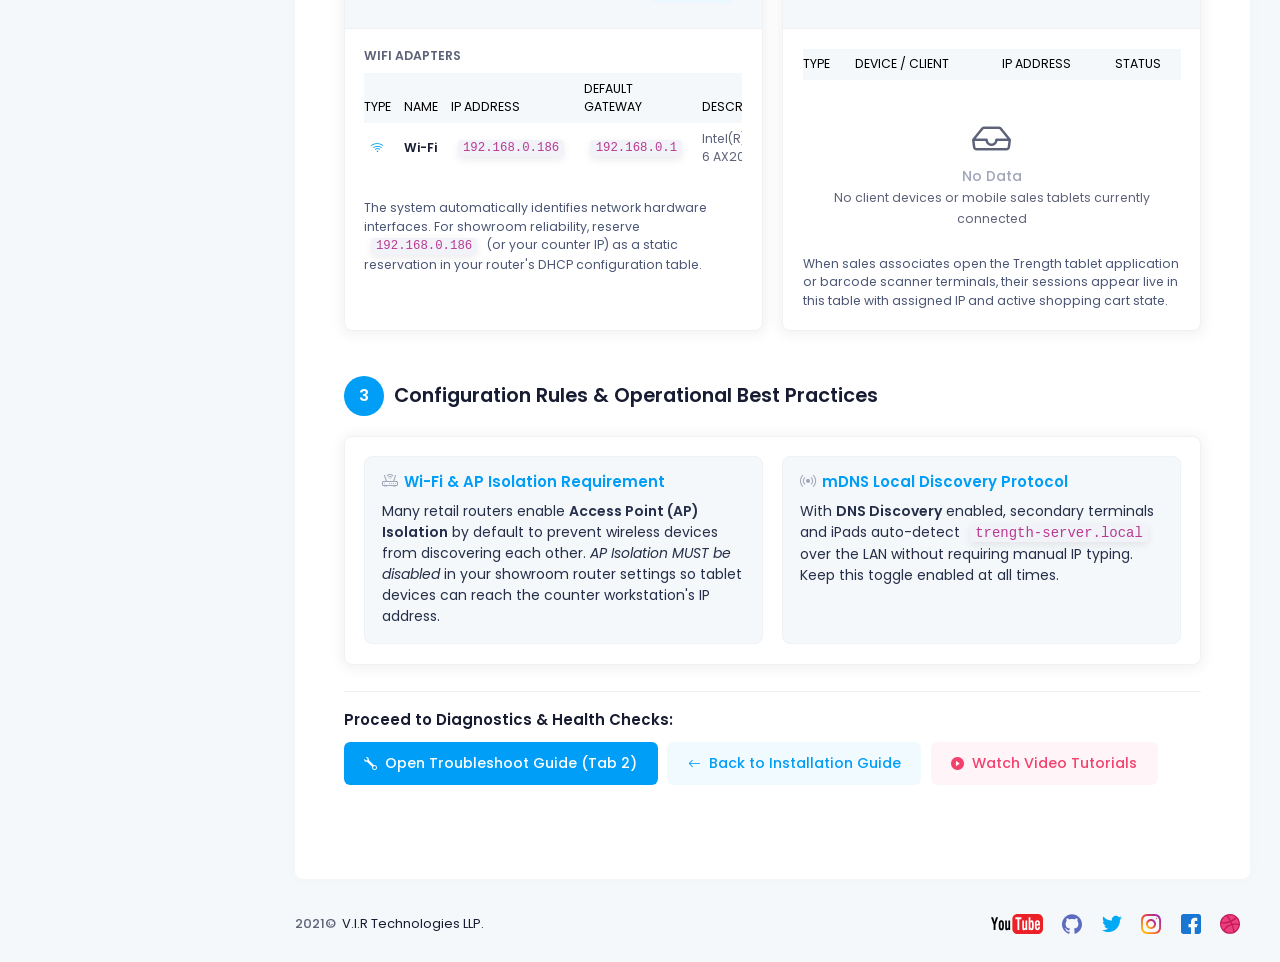
==== commit c62846e0: "Changes" ====
--- a/CommandCentre.html
+++ b/CommandCentre.html
@@ -8,7 +8,7 @@
     <meta name="viewport" content="width=device-width, initial-scale=1" />
     <link rel="shortcut icon" href="assets/media/logos/favicon.ico" />
     <!--begin::Fonts-->
-    <link rel="stylesheet" href="https://fonts.googleapis.com/css2?family=Poppins:wght@300;400;500;600;700&display=swap" />
+    <link rel="stylesheet" href="https://fonts.googleapis.com/css2?family=Poppins:wght@300;400;500;600;700&family=Noto+Sans+Devanagari:wght@400;500;600;700&family=Plus+Jakarta+Sans:wght@400;500;600;700;800&display=swap" />
     <!--end::Fonts-->
     <!--begin::Page Vendor Stylesheets(used by this page)-->
     <link href="assets/plugins/custom/prismjs/prismjs.bundle.css" rel="stylesheet" type="text/css" />
@@ -405,12 +405,12 @@
                                 <!--begin::Toolbar-->
                                 <div class="d-flex align-items-center gap-3">
                                     <!--begin::Language Switcher-->
-                                    <div class="btn-group shadow-sm" role="group" aria-label="Language Switcher">
-                                        <button type="button" class="btn btn-sm btn-primary fw-bolder px-3 py-2 active" id="btn-lang-en" onclick="setLanguage('en')">
-                                            <span class="me-1">🇬🇧</span> English
+                                    <div class="lang-switcher-group shadow-sm" role="group" aria-label="Language Switcher">
+                                        <button type="button" class="lang-switcher-btn active" id="btn-lang-en" onclick="setLanguage('en')">
+                                            <span class="lang-badge">EN</span> English
                                         </button>
-                                        <button type="button" class="btn btn-sm btn-light-warning fw-bolder px-3 py-2" id="btn-lang-hi" onclick="setLanguage('hi')">
-                                            <span class="me-1">🇮🇳</span> हिन्दी
+                                        <button type="button" class="lang-switcher-btn" id="btn-lang-hi" onclick="setLanguage('hi')">
+                                            <span class="lang-badge">HI</span> हिन्दी
                                         </button>
                                     </div>
                                     <!--end::Language Switcher-->
@@ -705,7 +705,7 @@
                                         <h5 class="fw-bolder text-gray-800 mb-4">Proceed to Diagnostics &amp; Health Checks:</h5>
                                         <div class="d-flex gap-3 flex-wrap">
                                             <a href="Troubleshoot.html" class="btn btn-primary fw-bold">
-                                                <i class="bi bi-wrench-adjustable me-1"></i>Open Troubleshoot Guide (Tab 2)
+                                                <i class="bi bi-wrench me-1"></i>Open Troubleshoot Guide (Tab 2)
                                             </a>
                                             <a href="InstallationGuide.html" class="btn btn-light-primary fw-bold">
                                                 <i class="bi bi-arrow-left me-1"></i>Back to Installation Guide
--- a/assets/css/custom.css
+++ b/assets/css/custom.css
@@ -116,3 +116,314 @@
         padding: 1.25rem;
     }
 }
+
+/* Icon Fix: bi-wrench-adjustable fallback to bi-wrench */
+.bi-wrench-adjustable::before {
+    content: "\f621" !important;
+    font-family: bootstrap-icons !important;
+    font-style: normal;
+    font-weight: normal !important;
+    font-variant: normal;
+    text-transform: none;
+    line-height: 1;
+    vertical-align: -.125em;
+    -webkit-font-smoothing: antialiased;
+    -moz-osx-font-smoothing: grayscale;
+}
+
+/* ==========================================================================
+   Cinematic 2D Visuals & Low-Scroll Interactive Tab System
+   ========================================================================== */
+
+/* Cinematic Image Containers (Clean Light Theme) */
+.cinematic-img-frame {
+    position: relative;
+    border-radius: 0.75rem;
+    overflow: hidden;
+    background: #FFFFFF;
+    border: 1px solid #E4E6EF;
+    box-shadow: 0 8px 24px rgba(0, 0, 0, 0.05), 0 1px 3px rgba(0, 0, 0, 0.04);
+    transition: transform 0.3s cubic-bezier(0.16, 1, 0.3, 1), box-shadow 0.3s ease, border-color 0.3s ease;
+}
+
+.cinematic-img-frame:hover {
+    transform: translateY(-3px);
+    border-color: #009EF7;
+    box-shadow: 0 16px 36px -10px rgba(0, 158, 247, 0.18), 0 2px 6px rgba(0, 0, 0, 0.04);
+}
+
+.cinematic-img-frame img {
+    width: 100%;
+    height: auto;
+    display: block;
+    background-color: #FFFFFF;
+    transition: transform 0.4s ease;
+}
+
+.cinematic-img-frame:hover img {
+    transform: scale(1.012);
+}
+
+.cinematic-badge-tag {
+    position: absolute;
+    top: 12px;
+    right: 12px;
+    background: rgba(255, 255, 255, 0.94);
+    backdrop-filter: blur(8px);
+    border: 1px solid #E2E8F0;
+    color: #181C32;
+    box-shadow: 0 4px 12px rgba(0, 0, 0, 0.08);
+    font-size: 0.72rem;
+    font-weight: 700;
+    padding: 4px 10px;
+    border-radius: 20px;
+    letter-spacing: 0.03em;
+    pointer-events: none;
+}
+
+/* Interactive Product Tab Switcher */
+.suite-nav-pills {
+    display: flex;
+    flex-wrap: wrap;
+    gap: 0.5rem;
+    padding: 0.35rem;
+    background: #F1F4F9;
+    border-radius: 0.75rem;
+    border: 1px solid #E2E8F0;
+}
+
+.suite-tab-btn {
+    flex: 1 1 auto;
+    display: inline-flex;
+    align-items: center;
+    justify-content: center;
+    padding: 0.7rem 1.25rem;
+    border-radius: 0.6rem;
+    border: 1px solid transparent;
+    background: transparent;
+    color: #4B5675;
+    font-weight: 600;
+    font-size: 0.95rem;
+    cursor: pointer;
+    transition: all 0.2s ease;
+}
+
+.suite-tab-btn:hover {
+    color: #181C32;
+    background: rgba(255, 255, 255, 0.7);
+}
+
+.suite-tab-btn.active {
+    background: #FFFFFF;
+    color: #009EF7;
+    border-color: rgba(0, 158, 247, 0.2);
+    box-shadow: 0 4px 12px rgba(0, 0, 0, 0.06);
+}
+
+.suite-tab-btn.active.tab-jewellery {
+    color: #D97706;
+    border-color: rgba(217, 119, 6, 0.2);
+}
+
+.suite-tab-btn.active.tab-mobile {
+    color: #0284C7;
+    border-color: rgba(2, 132, 199, 0.2);
+}
+
+.suite-tab-btn.active.tab-apparel {
+    color: #059669;
+    border-color: rgba(5, 150, 105, 0.2);
+}
+
+.suite-tab-btn.active.tab-electronics {
+    color: #7C3AED;
+    border-color: rgba(124, 58, 237, 0.2);
+}
+
+/* Tab Panels */
+.suite-tab-panel {
+    display: none;
+    opacity: 0;
+    transition: opacity 0.25s ease-in-out;
+}
+
+.suite-tab-panel.active {
+    display: block;
+    opacity: 1;
+    animation: fadeInSuite 0.3s ease-out;
+}
+
+@keyframes fadeInSuite {
+    from {
+        opacity: 0;
+        transform: translateY(6px);
+    }
+    to {
+        opacity: 1;
+        transform: translateY(0);
+    }
+}
+
+/* Compact Feature Chip Grid */
+.feature-chip-item {
+    display: flex;
+    align-items: flex-start;
+    padding: 0.65rem 0.85rem;
+    background: #F8FAFC;
+    border: 1px solid #E2E8F0;
+    border-radius: 0.5rem;
+    transition: all 0.2s ease;
+}
+
+.feature-chip-item:hover {
+    background: #FFFFFF;
+    border-color: #CBD5E1;
+    box-shadow: 0 3px 8px rgba(0, 0, 0, 0.04);
+}
+
+/* Advantage Card Compact */
+.adv-card-compact {
+    border-radius: 0.65rem;
+    padding: 0.9rem 1.1rem;
+    background: #FFFFFF;
+    border: 1px solid #E4E6EF;
+    transition: all 0.2s ease;
+}
+
+.adv-card-compact:hover {
+    border-color: #009EF7;
+    transform: translateY(-2px);
+    box-shadow: 0 6px 16px rgba(0, 158, 247, 0.08);
+}
+
+/* Interactive Image Zoom Trigger */
+.zoom-cursor {
+    cursor: zoom-in;
+}
+
+/* ==========================================================================
+   Language Switcher & Multilingual Typography (English / Hindi)
+   ========================================================================== */
+
+/* Enhanced Indic/Hindi Font Support & Line-height */
+:lang(hi), [lang="hi"] {
+    font-family: 'Plus Jakarta Sans', 'Noto Sans Devanagari', 'Nirmala UI', 'Segoe UI', -apple-system, sans-serif !important;
+}
+
+[lang="hi"] h1, [lang="hi"] h2, [lang="hi"] h3, [lang="hi"] h4, [lang="hi"] h5, [lang="hi"] h6, 
+[lang="hi"] p, [lang="hi"] span, [lang="hi"] a {
+    line-height: 1.6;
+}
+
+/* Premium High-Contrast Language Switcher */
+.lang-switcher-group {
+    display: inline-flex;
+    align-items: center;
+    background: #F1F5F9;
+    padding: 3px;
+    border-radius: 8px;
+    border: 1px solid #CBD5E1;
+    box-shadow: 0 1px 2px rgba(15, 23, 42, 0.05);
+}
+
+.lang-switcher-btn {
+    border: none !important;
+    outline: none !important;
+    background: transparent !important;
+    color: #334155 !important;
+    font-weight: 700 !important;
+    font-size: 13px !important;
+    padding: 6px 14px !important;
+    border-radius: 6px !important;
+    cursor: pointer;
+    transition: all 0.2s cubic-bezier(0.4, 0, 0.2, 1);
+    display: inline-flex;
+    align-items: center;
+    gap: 6px;
+    line-height: 1.2;
+    text-decoration: none !important;
+}
+
+.lang-switcher-btn:hover {
+    color: #0F172A !important;
+    background: #E2E8F0 !important;
+}
+
+.lang-switcher-btn.active {
+    background: #0066FF !important;
+    color: #FFFFFF !important;
+    box-shadow: 0 2px 5px rgba(0, 102, 255, 0.25) !important;
+}
+
+.lang-switcher-btn.active span,
+.lang-switcher-btn.active strong {
+    color: #FFFFFF !important;
+}
+
+.lang-badge {
+    font-size: 10.5px;
+    font-weight: 800;
+    padding: 2px 5px;
+    border-radius: 4px;
+    background: rgba(15, 23, 42, 0.08);
+    color: #475569;
+    line-height: 1;
+    letter-spacing: 0.5px;
+}
+
+.lang-switcher-btn.active .lang-badge {
+    background: rgba(255, 255, 255, 0.25);
+    color: #FFFFFF !important;
+}
+
+/* ==========================================================================
+   Mobile Responsiveness Enhancements (< 768px & < 576px)
+   ========================================================================== */
+
+@media (max-width: 768px) {
+    /* Hide floating badge overlay on mobile so it doesn't obstruct diagram titles */
+    .cinematic-badge-tag {
+        display: none !important;
+    }
+
+    /* Diagram frame smooth rounded corners */
+    .cinematic-img-frame {
+        border-radius: 0.75rem 0.75rem 0 0 !important;
+    }
+
+    /* Comfortable heading scale on mobile */
+    .fs-2tx {
+        font-size: 1.75rem !important;
+    }
+}
+
+@media (max-width: 576px) {
+    /* Language Switcher compact sizing for narrow viewports */
+    .lang-switcher-group {
+        padding: 2px !important;
+        border-radius: 6px !important;
+    }
+
+    .lang-switcher-btn {
+        padding: 5px 8px !important;
+        font-size: 11.5px !important;
+        gap: 4px !important;
+    }
+
+    .lang-badge {
+        font-size: 9.5px !important;
+        padding: 1px 4px !important;
+    }
+
+    /* Header toolbar title */
+    .docs-page-title h1 {
+        font-size: 1.05rem !important;
+    }
+
+    /* Ensure card body padding on mobile is compact */
+    .card-docs > .card-body {
+        padding: 1.5rem 1rem !important;
+    }
+}
+
+
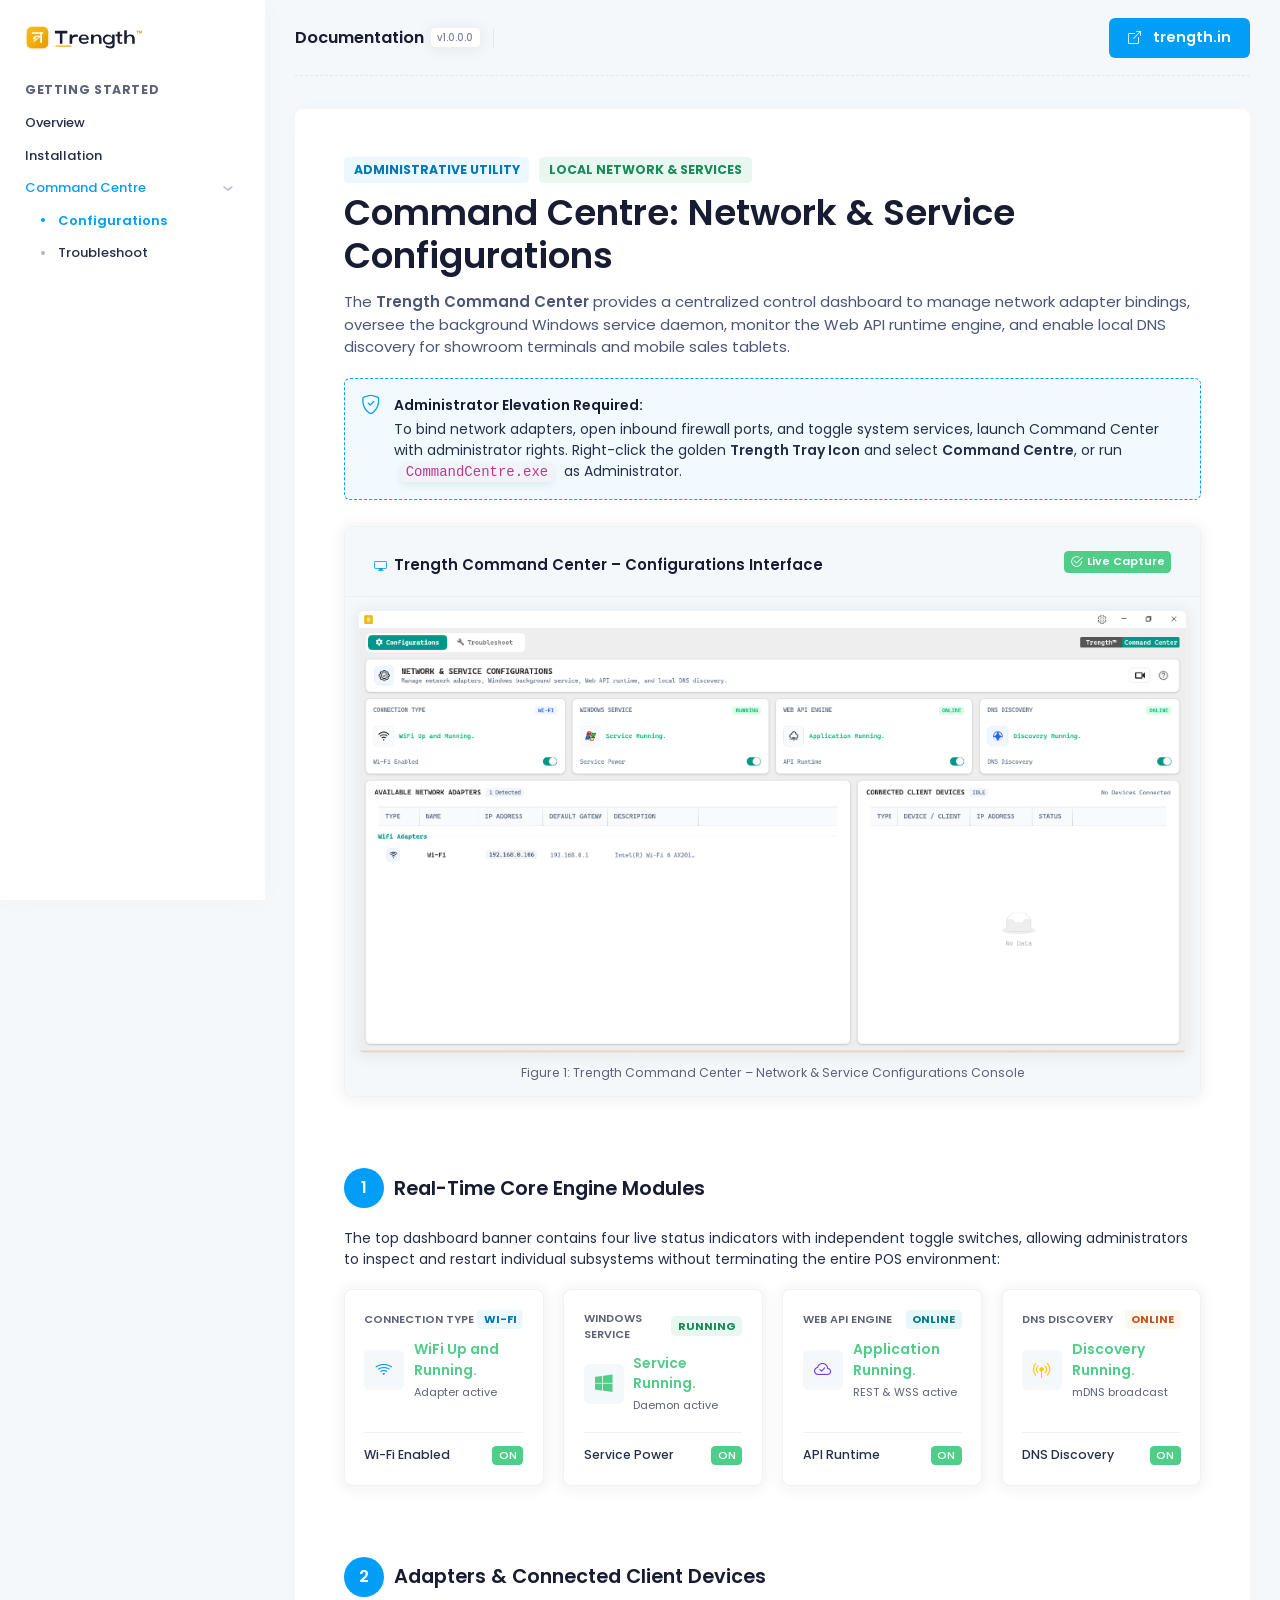
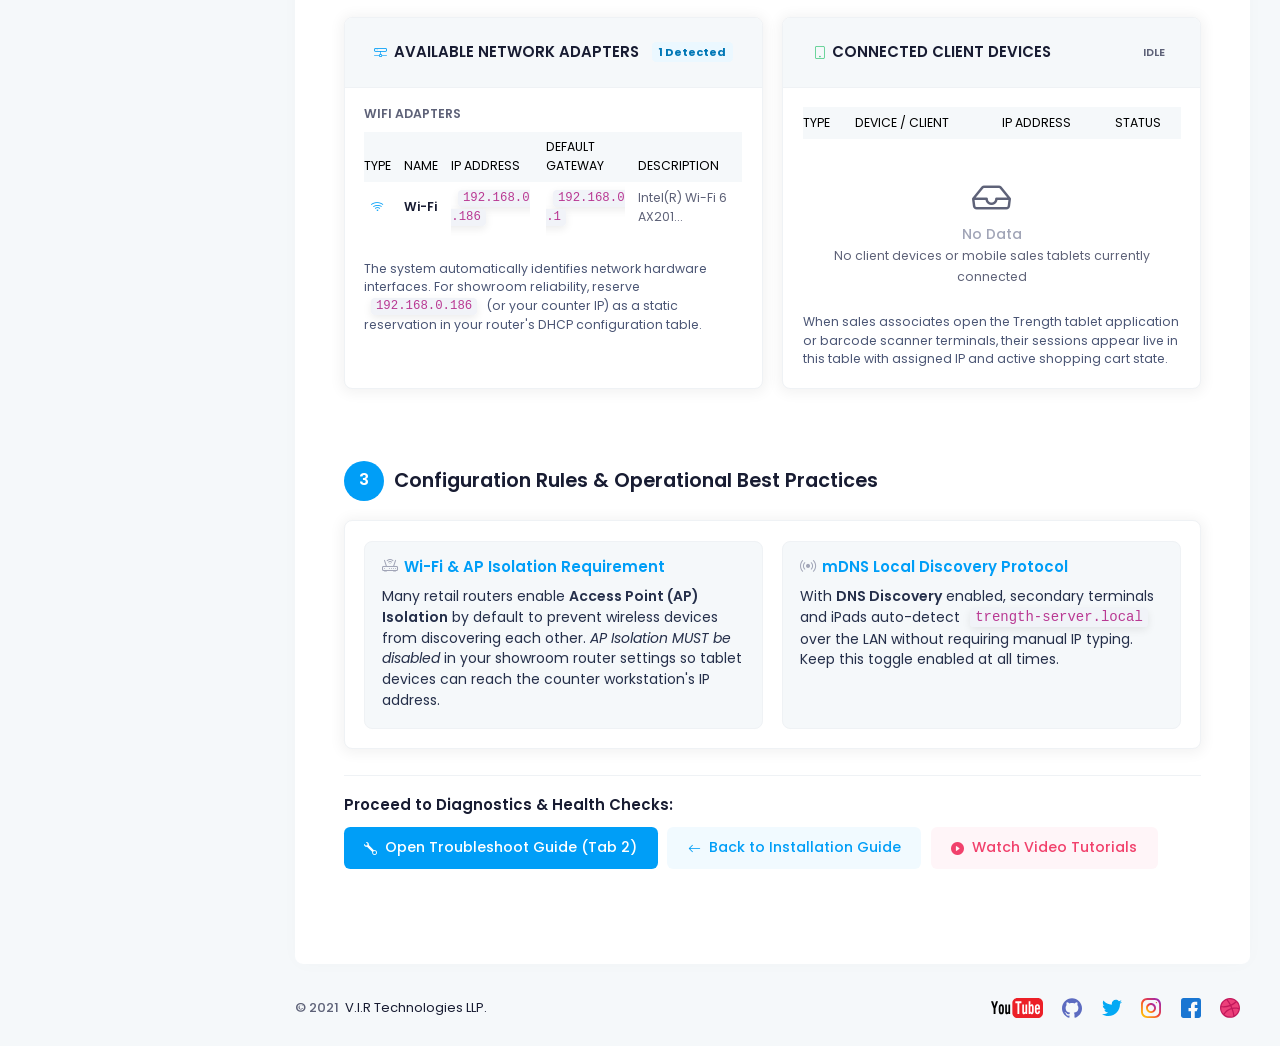
==== commit 49eef75a: "Changes" ====
--- a/CommandCentre.html
+++ b/CommandCentre.html
@@ -1,11 +1,12 @@
 
 <!DOCTYPE html>
-<html lang="en">
+<html lang="en" translate="no" class="notranslate">
 <head>
     <!-- <base href="../"> -->
     <title>Trength | Documentation</title>
     <meta charset="utf-8" />
     <meta name="viewport" content="width=device-width, initial-scale=1" />
+    <meta name="google" content="notranslate" />
     <link rel="shortcut icon" href="assets/media/logos/favicon.ico" />
     <!--begin::Fonts-->
     <link rel="stylesheet" href="https://fonts.googleapis.com/css2?family=Poppins:wght@300;400;500;600;700&family=Noto+Sans+Devanagari:wght@400;500;600;700&family=Plus+Jakarta+Sans:wght@400;500;600;700;800&display=swap" />
@@ -404,16 +405,6 @@
                                 <!--end::Header title-->
                                 <!--begin::Toolbar-->
                                 <div class="d-flex align-items-center gap-3">
-                                    <!--begin::Language Switcher-->
-                                    <div class="lang-switcher-group shadow-sm" role="group" aria-label="Language Switcher">
-                                        <button type="button" class="lang-switcher-btn active" id="btn-lang-en" onclick="setLanguage('en')">
-                                            <span class="lang-badge">EN</span> English
-                                        </button>
-                                        <button type="button" class="lang-switcher-btn" id="btn-lang-hi" onclick="setLanguage('hi')">
-                                            <span class="lang-badge">HI</span> हिन्दी
-                                        </button>
-                                    </div>
-                                    <!--end::Language Switcher-->
                                     <!--begin::Official Portal link-->
                                     <a class="btn btn-primary btn-flex h-40px border-0 fw-bolder px-4 px-lg-6" href="https://trength.in" target="_blank">
                                         <i class="bi bi-box-arrow-up-right me-2"></i>trength.in
@@ -471,7 +462,7 @@
                                             <span class="badge badge-success fw-bolder"><i class="bi bi-check2-circle text-white me-1"></i>Live Capture</span>
                                         </div>
                                         <div class="card-body p-4 text-center bg-light">
-                                            <img src="assets/media/command-center/configurations.png" alt="Trength Command Center Configurations Screen" class="img-fluid rounded shadow-sm border mw-100" />
+                                            <img src="assets/media/command-center/configurations.png" alt="Trength Command Center Configurations Screen" class="img-fluid rounded shadow-sm border mw-100" style="max-height: 480px; object-fit: contain;" />
                                             <div class="text-muted fs-7 mt-3">Figure 1: Trength Command Center &ndash; Network &amp; Service Configurations Console</div>
                                         </div>
                                     </div>
@@ -736,7 +727,7 @@
                     <div class="container d-flex flex-column flex-md-row align-items-center justify-content-between">
                         <!--begin::Copyright-->
                         <div class="text-dark order-2 order-md-1">
-                            <span class="text-muted fw-bold me-1">2021©</span>
+                            <span class="text-muted fw-bold me-1">&copy; 2021</span>
                             <a href="https://trength.in" target="_blank" class="text-gray-800 text-hover-primary">V.I.R Technologies LLP.</a>
                         </div>
                         <!--end::Copyright-->
@@ -821,7 +812,6 @@
     <!--begin::Page Custom Javascript(used by this page)-->
     <script src="assets/js/custom/documentation/documentation.js"></script>
     <script src="assets/js/custom/documentation/search.js"></script>
-    <script src="assets/js/i18n.js"></script>
     <!--end::Page Custom Javascript-->
     <!--end::Javascript-->
 </body>
--- a/assets/css/custom.css
+++ b/assets/css/custom.css
@@ -135,33 +135,61 @@
    Cinematic 2D Visuals & Low-Scroll Interactive Tab System
    ========================================================================== */
 
-/* Cinematic Image Containers (Clean Light Theme) */
+/* Cinematic Image Containers with 3D Pop-Out Perspective */
 .cinematic-img-frame {
     position: relative;
-    border-radius: 0.75rem;
-    overflow: hidden;
+    border-radius: 1rem;
     background: #FFFFFF;
-    border: 1px solid #E4E6EF;
-    box-shadow: 0 8px 24px rgba(0, 0, 0, 0.05), 0 1px 3px rgba(0, 0, 0, 0.04);
-    transition: transform 0.3s cubic-bezier(0.16, 1, 0.3, 1), box-shadow 0.3s ease, border-color 0.3s ease;
+    border: 1px solid rgba(0, 102, 255, 0.18);
+    perspective: 1200px;
+    transform-style: preserve-3d;
+    box-shadow: 
+        0 20px 40px -12px rgba(0, 102, 255, 0.22),
+        0 12px 25px -8px rgba(15, 23, 42, 0.15),
+        0 0 0 1px rgba(255, 255, 255, 0.9) inset;
+    transition: transform 0.45s cubic-bezier(0.34, 1.56, 0.64, 1), box-shadow 0.45s cubic-bezier(0.34, 1.56, 0.64, 1), border-color 0.3s ease;
+    transform: perspective(1000px) rotateX(2.5deg) rotateY(-1.5deg) translateY(0px);
+    animation: float3dEffect 6s ease-in-out infinite alternate;
+}
+
+@keyframes float3dEffect {
+    0% {
+        transform: perspective(1000px) rotateX(2.5deg) rotateY(-1.5deg) translateY(0px);
+        box-shadow: 
+            0 18px 36px -12px rgba(0, 102, 255, 0.2),
+            0 10px 20px -8px rgba(15, 23, 42, 0.12);
+    }
+    100% {
+        transform: perspective(1000px) rotateX(1deg) rotateY(1deg) translateY(-8px);
+        box-shadow: 
+            0 30px 52px -10px rgba(0, 102, 255, 0.3),
+            0 18px 32px -10px rgba(15, 23, 42, 0.18);
+    }
 }
 
 .cinematic-img-frame:hover {
-    transform: translateY(-3px);
-    border-color: #009EF7;
-    box-shadow: 0 16px 36px -10px rgba(0, 158, 247, 0.18), 0 2px 6px rgba(0, 0, 0, 0.04);
+    animation: none;
+    transform: perspective(1000px) rotateX(0deg) rotateY(0deg) translateZ(30px) scale(1.035) translateY(-10px) !important;
+    border-color: #0066FF !important;
+    box-shadow: 
+        0 35px 70px -10px rgba(0, 102, 255, 0.38),
+        0 25px 45px -10px rgba(15, 23, 42, 0.22),
+        0 0 0 3px rgba(0, 102, 255, 0.25) !important;
+    z-index: 10;
 }
 
 .cinematic-img-frame img {
     width: 100%;
     height: auto;
     display: block;
+    border-radius: 0.9rem;
     background-color: #FFFFFF;
-    transition: transform 0.4s ease;
+    transition: transform 0.45s cubic-bezier(0.34, 1.56, 0.64, 1), filter 0.3s ease;
 }
 
 .cinematic-img-frame:hover img {
-    transform: scale(1.012);
+    transform: scale(1.02);
+    filter: brightness(1.03) contrast(1.02);
 }
 
 .cinematic-badge-tag {
@@ -302,83 +330,34 @@
 }
 
 /* ==========================================================================
-   Language Switcher & Multilingual Typography (English / Hindi)
+   Mobile & Responsive Device Optimization (Tablets, Phones & In-App WebViews)
    ========================================================================== */
 
-/* Enhanced Indic/Hindi Font Support & Line-height */
-:lang(hi), [lang="hi"] {
-    font-family: 'Plus Jakarta Sans', 'Noto Sans Devanagari', 'Nirmala UI', 'Segoe UI', -apple-system, sans-serif !important;
-}
-
-[lang="hi"] h1, [lang="hi"] h2, [lang="hi"] h3, [lang="hi"] h4, [lang="hi"] h5, [lang="hi"] h6, 
-[lang="hi"] p, [lang="hi"] span, [lang="hi"] a {
-    line-height: 1.6;
-}
-
-/* Premium High-Contrast Language Switcher */
-.lang-switcher-group {
-    display: inline-flex;
-    align-items: center;
-    background: #F1F5F9;
-    padding: 3px;
-    border-radius: 8px;
-    border: 1px solid #CBD5E1;
-    box-shadow: 0 1px 2px rgba(15, 23, 42, 0.05);
-}
-
-.lang-switcher-btn {
-    border: none !important;
-    outline: none !important;
-    background: transparent !important;
-    color: #334155 !important;
-    font-weight: 700 !important;
-    font-size: 13px !important;
-    padding: 6px 14px !important;
-    border-radius: 6px !important;
-    cursor: pointer;
-    transition: all 0.2s cubic-bezier(0.4, 0, 0.2, 1);
-    display: inline-flex;
-    align-items: center;
-    gap: 6px;
-    line-height: 1.2;
-    text-decoration: none !important;
-}
-
-.lang-switcher-btn:hover {
-    color: #0F172A !important;
-    background: #E2E8F0 !important;
-}
-
-.lang-switcher-btn.active {
-    background: #0066FF !important;
-    color: #FFFFFF !important;
-    box-shadow: 0 2px 5px rgba(0, 102, 255, 0.25) !important;
-}
-
-.lang-switcher-btn.active span,
-.lang-switcher-btn.active strong {
-    color: #FFFFFF !important;
-}
-
-.lang-badge {
-    font-size: 10.5px;
-    font-weight: 800;
-    padding: 2px 5px;
-    border-radius: 4px;
-    background: rgba(15, 23, 42, 0.08);
-    color: #475569;
-    line-height: 1;
-    letter-spacing: 0.5px;
-}
-
-.lang-switcher-btn.active .lang-badge {
-    background: rgba(255, 255, 255, 0.25);
-    color: #FFFFFF !important;
-}
-
-/* ==========================================================================
-   Mobile Responsiveness Enhancements (< 768px & < 576px)
-   ========================================================================== */
+/* Universal text break to prevent horizontal scrolling on mobile */
+body {
+    -webkit-text-size-adjust: 100%;
+    -webkit-font-smoothing: antialiased;
+    -moz-osx-font-smoothing: grayscale;
+    overflow-x: hidden;
+}
+
+code, pre {
+    word-break: break-word !important;
+    overflow-wrap: anywhere !important;
+    white-space: pre-wrap !important;
+}
+
+@media (max-width: 991px) {
+    /* Aside drawer smoothly styled on mobile */
+    .docs-aside {
+        box-shadow: 0 0 25px rgba(0, 0, 0, 0.15) !important;
+    }
+    
+    /* Header layout breathing room */
+    .docs-header {
+        margin-bottom: 1rem !important;
+    }
+}
 
 @media (max-width: 768px) {
     /* Hide floating badge overlay on mobile so it doesn't obstruct diagram titles */
@@ -388,42 +367,224 @@
 
     /* Diagram frame smooth rounded corners */
     .cinematic-img-frame {
-        border-radius: 0.75rem 0.75rem 0 0 !important;
-    }
-
-    /* Comfortable heading scale on mobile */
+        border-radius: 0.75rem !important;
+    }
+
+    /* Optimal heading scales for phones & small tablets */
+    .fs-2hx {
+        font-size: 1.75rem !important;
+        line-height: 1.3 !important;
+    }
+
     .fs-2tx {
-        font-size: 1.75rem !important;
+        font-size: 1.45rem !important;
+        line-height: 1.35 !important;
+    }
+
+    .fs-3 {
+        font-size: 1.18rem !important;
+        line-height: 1.4 !important;
+    }
+
+    .fs-4 {
+        font-size: 1.05rem !important;
+        line-height: 1.45 !important;
+    }
+
+    .fs-5 {
+        font-size: 0.98rem !important;
+        line-height: 1.5 !important;
+    }
+
+    .fs-6 {
+        font-size: 0.92rem !important;
+        line-height: 1.55 !important;
+    }
+
+    .fs-7 {
+        font-size: 0.85rem !important;
+        line-height: 1.5 !important;
+    }
+
+    /* Card padding optimized for mobile viewports */
+    .card-docs > .card-body,
+    .card-body.py-15.px-10 {
+        padding: 1.5rem 1rem !important;
+    }
+
+    /* Wizard navigation buttons on mobile */
+    #wizard-step-tabs {
+        gap: 6px !important;
+    }
+
+    #wizard-step-tabs .btn {
+        padding: 6px 12px !important;
+        font-size: 0.82rem !important;
+        flex: 1 1 auto !important;
+        min-height: 40px !important;
+        display: inline-flex !important;
+        align-items: center !important;
+        justify-content: center !important;
+    }
+
+    /* Flow step badges on mobile */
+    .flow-step-box {
+        padding: 8px 14px !important;
+        font-size: 0.85rem !important;
+        flex: 1 1 calc(50% - 10px);
+        justify-content: center;
+    }
+
+    /* Quick chips on mobile */
+    .quick-chip-item {
+        padding: 6px 14px !important;
+        font-size: 0.85rem !important;
+    }
+
+    /* Installation screenshot frame */
+    .p-3.bg-light-subtle img {
+        max-height: 240px !important;
     }
 }
 
 @media (max-width: 576px) {
-    /* Language Switcher compact sizing for narrow viewports */
-    .lang-switcher-group {
-        padding: 2px !important;
-        border-radius: 6px !important;
-    }
-
-    .lang-switcher-btn {
-        padding: 5px 8px !important;
-        font-size: 11.5px !important;
-        gap: 4px !important;
-    }
-
-    .lang-badge {
-        font-size: 9.5px !important;
-        padding: 1px 4px !important;
-    }
-
-    /* Header toolbar title */
+    /* Header title */
     .docs-page-title h1 {
-        font-size: 1.05rem !important;
-    }
-
-    /* Ensure card body padding on mobile is compact */
-    .card-docs > .card-body {
-        padding: 1.5rem 1rem !important;
-    }
-}
-
-
+        font-size: 1rem !important;
+    }
+
+    /* Extra compact container padding */
+    .container {
+        padding-left: 12px !important;
+        padding-right: 12px !important;
+    }
+
+    .card-docs > .card-body,
+    .card-body.py-15.px-10 {
+        padding: 1.25rem 0.75rem !important;
+    }
+
+    /* Hardware spec cards line-height for mobile reading */
+    .card-body p, 
+    .card-body span, 
+    .notice div {
+        line-height: 1.6 !important;
+    }
+
+    /* Ensure notices and alert boxes look clean */
+    .notice {
+        padding: 0.85rem 1rem !important;
+    }
+
+    /* Footer adjustments */
+    #kt_footer {
+        padding-top: 1.5rem !important;
+        padding-bottom: 1.5rem !important;
+    }
+    
+    #kt_footer .menu {
+        justify-content: center !important;
+        gap: 8px !important;
+    }
+}
+
+/* ==========================================================================
+   Quick Capability Chips & Business Flow Enhancements
+   ========================================================================== */
+.quick-chip-item {
+    background: #F8FAFC;
+    border: 1.5px solid #E2E8F0;
+    padding: 8px 18px;
+    border-radius: 50px;
+    color: #1E293B;
+    font-size: 0.95rem;
+    font-weight: 700;
+    display: inline-flex;
+    align-items: center;
+    gap: 8px;
+    box-shadow: 0 2px 4px rgba(0,0,0,0.03);
+    transition: all 0.2s ease;
+}
+
+.quick-chip-item:hover {
+    background: #EDF2F7;
+    border-color: #CBD5E1;
+    transform: translateY(-1px);
+}
+
+.quick-chip-divider {
+    color: #CBD5E1;
+    font-weight: 300;
+    font-size: 1.2rem;
+    display: flex;
+    align-items: center;
+}
+
+.flow-step-box {
+    background: #FFFFFF;
+    border: 1.5px solid #E2E8F0;
+    padding: 10px 18px;
+    border-radius: 12px;
+    box-shadow: 0 2px 5px rgba(0,0,0,0.04);
+    display: inline-flex;
+    align-items: center;
+    font-size: 0.95rem;
+    color: #0F172A;
+    transition: all 0.2s ease;
+}
+
+.flow-step-box:hover {
+    border-color: #009EF7;
+    box-shadow: 0 4px 12px rgba(0,158,247,0.15);
+    transform: translateY(-2px);
+}
+
+.flow-arrow {
+    color: #009EF7;
+    font-weight: 800;
+    font-size: 1.25rem;
+    display: inline-flex;
+    align-items: center;
+}
+
+/* ==========================================================================
+   Layout Alignment & Utility Classes
+   ========================================================================== */
+
+/* Max-width helper utilities - expanded to 100% width */
+.max-w-850px,
+.max-w-800px,
+.max-w-700px,
+.max-w-600px {
+    max-width: 100% !important;
+    width: 100% !important;
+}
+
+/* Header vertical alignment fix */
+.docs-header .docs-page-title {
+    padding-top: 0 !important;
+    padding-bottom: 0 !important;
+}
+
+/* Equal height card content layout */
+.card-docs .card-body {
+    display: flex;
+    flex-direction: column;
+}
+
+/* Differentiator image card alignment */
+.cinematic-img-frame-wrapper {
+    display: inline-block;
+    max-width: 100%;
+}
+
+/* Hide raw text chip dividers to avoid hanging characters when wrapping */
+.quick-chip-divider {
+    display: none !important;
+}
+
+
+
+
+
+
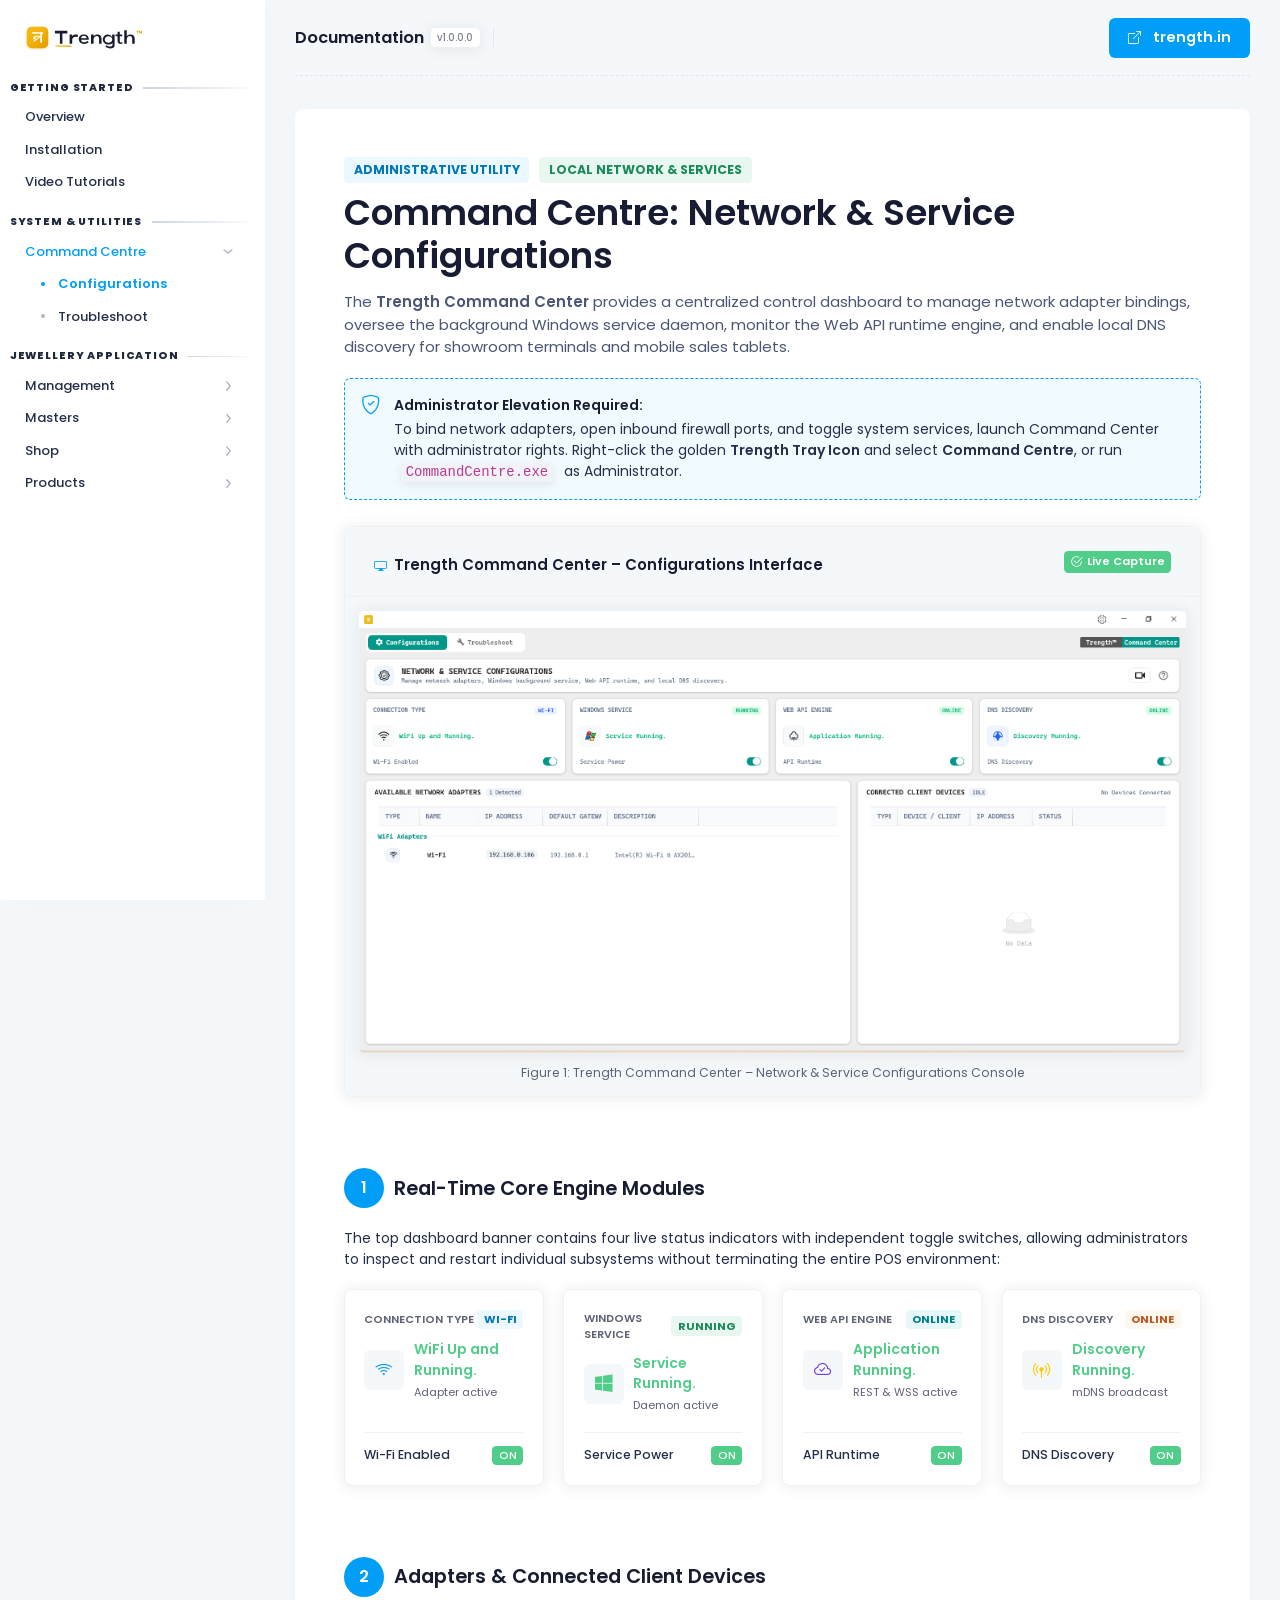
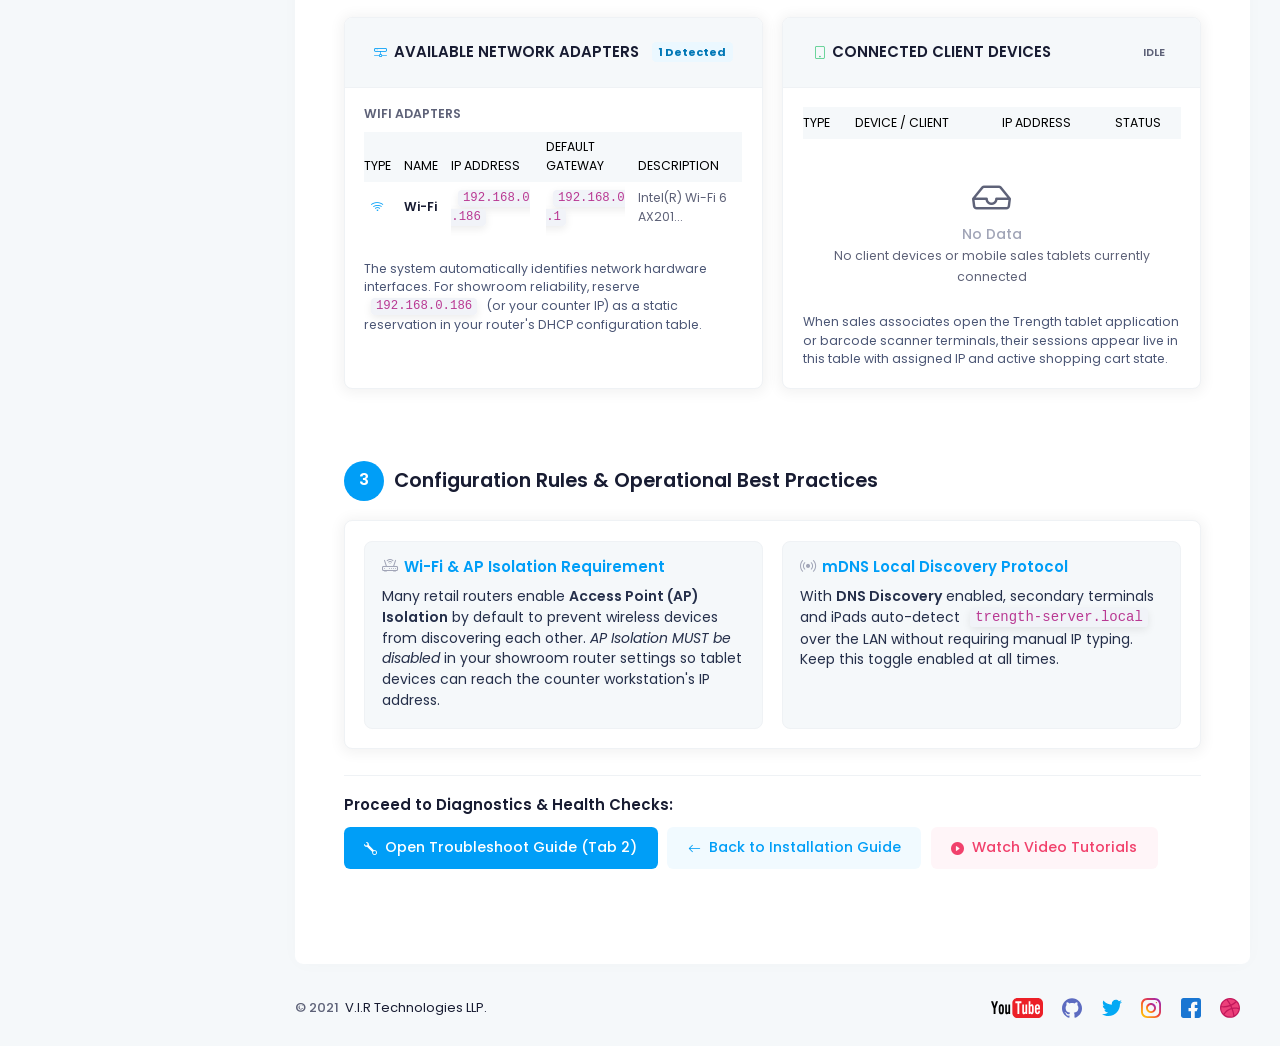
==== commit 77adfeca: "Changes" ====
--- a/CommandCentre.html
+++ b/CommandCentre.html
@@ -45,21 +45,30 @@
                         <!--begin::Menu-->
                         <div class="menu menu-column menu-title-gray-800 menu-state-title-primary menu-state-icon-primary menu-state-bullet-primary menu-arrow-gray-500" id="#kt_docs_aside_menu" data-kt-menu="true">
                             <div class="menu-item">
-                                <h4 class="menu-content text-muted mb-0 fs-7 text-uppercase">Getting Started</h4>
+                                <h4 class="menu-content text-muted mb-0 fs-7 text-uppercase" data-i18n="nav_getting_started">Getting Started</h4>
                             </div>
                             <div class="menu-item">
                                 <a class="menu-link py-2" href="index.html">
-                                    <span class="menu-title">Overview</span>
+                                    <span class="menu-title" data-i18n="nav_overview">Overview</span>
                                 </a>
                             </div>
                             <div class="menu-item">
                                 <a class="menu-link py-2" href="InstallationGuide.html">
-                                    <span class="menu-title">Installation</span>
-                                </a>
+                                    <span class="menu-title" data-i18n="nav_installation">Installation</span>
+                                </a>
+                            </div>
+                            <div class="menu-item">
+                                <a class="menu-link py-2" href="VideoTutorials.html">
+                                    <span class="menu-title" data-i18n="nav_video_tutorials">Video Tutorials</span>
+                                </a>
+                            </div>
+
+                            <div class="menu-item">
+                                <h4 class="menu-content text-muted mb-0 fs-7 text-uppercase" data-i18n="nav_system_utilities">System &amp; Utilities</h4>
                             </div>
                             <div data-kt-menu-trigger="click" class="menu-item menu-accordion hover show">
                                 <span class="menu-link py-2">
-                                    <span class="menu-title">Command Centre</span>
+                                    <span class="menu-title" data-i18n="nav_command_centre">Command Centre</span>
                                     <span class="menu-arrow"></span>
                                 </span>
                                 <div class="menu-sub menu-sub-accordion show">
@@ -68,7 +77,7 @@
                                             <span class="menu-bullet">
                                                 <span class="bullet bullet-dot"></span>
                                             </span>
-                                            <span class="menu-title">Configurations</span>
+                                            <span class="menu-title" data-i18n="nav_configurations">Configurations</span>
                                         </a>
                                     </div>
                                     <div class="menu-item">
@@ -76,32 +85,18 @@
                                             <span class="menu-bullet">
                                                 <span class="bullet bullet-dot"></span>
                                             </span>
-                                            <span class="menu-title">Troubleshoot</span>
-                                        </a>
-                                    </div>
-                                </div>
-                            </div>
-                                    <!-- <div class="menu-item"> -->
-                                        <!-- <a class="menu-link @ViewBag.DatabaseTasks py-2" href="~/CommandCentre/DatabaseTasks"> -->
-                                            <!-- <span class="menu-bullet"> -->
-                                                <!-- <span class="bullet bullet-dot"></span> -->
-                                            <!-- </span> -->
-                                            <!-- <span class="menu-title">Database Tasks</span> -->
-                                        <!-- </a> -->
-                                    <!-- </div> -->
-                                </div>
-                            </div>
+                                            <span class="menu-title" data-i18n="nav_troubleshoot">Troubleshoot</span>
+                                        </a>
+                                    </div>
+                                </div>
+                            </div>
+
                             <div class="menu-item">
-                                <a class="menu-link py-2" href="VideoTutorials.html">
-                                    <span class="menu-title">Video Tutorials</span>
-                                </a>
-                            </div>
-                            <div class="menu-item">
-                                <h4 class="menu-content text-muted mb-0 fs-7 text-uppercase">Jewellery Application</h4>
+                                <h4 class="menu-content text-muted mb-0 fs-7 text-uppercase" data-i18n="nav_jewellery_app">Jewellery Application</h4>
                             </div>
                             <div data-kt-menu-trigger="click" class="menu-item menu-accordion">
                                 <span class="menu-link py-2">
-                                    <span class="menu-title">Management</span>
+                                    <span class="menu-title" data-i18n="nav_management">Management</span>
                                     <span class="menu-arrow"></span>
                                 </span>
                                 <div class="menu-sub menu-sub-accordion">
@@ -110,20 +105,20 @@
                                             <span class="menu-bullet">
                                                 <span class="bullet bullet-dot"></span>
                                             </span>
-                                            <span class="menu-title">Users</span>
+                                            <span class="menu-title" data-i18n="nav_users">Users</span>
                                         </a>
                                         <a class="menu-link py-2" href="~/Jewellery/Management/Roles">
                                             <span class="menu-bullet">
                                                 <span class="bullet bullet-dot"></span>
                                             </span>
-                                            <span class="menu-title">Roles</span>
+                                            <span class="menu-title" data-i18n="nav_roles">Roles</span>
                                         </a>
                                     </div>
                                 </div>
                             </div>
                             <div data-kt-menu-trigger="click" class="menu-item menu-accordion">
                                 <span class="menu-link py-2">
-                                    <span class="menu-title">Masters</span>
+                                    <span class="menu-title" data-i18n="nav_masters">Masters</span>
                                     <span class="menu-arrow"></span>
                                 </span>
                                 <div class="menu-sub menu-sub-accordion">
@@ -132,7 +127,7 @@
                                             <span class="menu-bullet">
                                                 <span class="bullet bullet-dot"></span>
                                             </span>
-                                            <span class="menu-title">Metals</span>
+                                            <span class="menu-title" data-i18n="nav_metals">Metals</span>
                                         </a>
                                     </div>
                                     <div class="menu-item">
@@ -140,7 +135,7 @@
                                             <span class="menu-bullet">
                                                 <span class="bullet bullet-dot"></span>
                                             </span>
-                                            <span class="menu-title">Metal Colors</span>
+                                            <span class="menu-title" data-i18n="nav_metal_colors">Metal Colors</span>
                                         </a>
                                     </div>
                                     <div class="menu-item">
@@ -148,7 +143,7 @@
                                             <span class="menu-bullet">
                                                 <span class="bullet bullet-dot"></span>
                                             </span>
-                                            <span class="menu-title">Metal Purity</span>
+                                            <span class="menu-title" data-i18n="nav_metal_purity">Metal Purity</span>
                                         </a>
                                     </div>
                                     <div class="menu-item">
@@ -156,7 +151,7 @@
                                             <span class="menu-bullet">
                                                 <span class="bullet bullet-dot"></span>
                                             </span>
-                                            <span class="menu-title">Metal Rates</span>
+                                            <span class="menu-title" data-i18n="nav_metal_rates">Metal Rates</span>
                                         </a>
                                     </div>
                                     <div class="menu-item">
@@ -164,7 +159,7 @@
                                             <span class="menu-bullet">
                                                 <span class="bullet bullet-dot"></span>
                                             </span>
-                                            <span class="menu-title">Stones</span>
+                                            <span class="menu-title" data-i18n="nav_stones">Stones</span>
                                         </a>
                                     </div>
                                     <div class="menu-item">
@@ -172,7 +167,7 @@
                                             <span class="menu-bullet">
                                                 <span class="bullet bullet-dot"></span>
                                             </span>
-                                            <span class="menu-title">Stone Clarity</span>
+                                            <span class="menu-title" data-i18n="nav_stone_clarity">Stone Clarity</span>
                                         </a>
                                     </div>
                                     <div class="menu-item">
@@ -180,7 +175,7 @@
                                             <span class="menu-bullet">
                                                 <span class="bullet bullet-dot"></span>
                                             </span>
-                                            <span class="menu-title">Stone Color</span>
+                                            <span class="menu-title" data-i18n="nav_stone_color">Stone Color</span>
                                         </a>
                                     </div>
                                     <div class="menu-item">
@@ -188,7 +183,7 @@
                                             <span class="menu-bullet">
                                                 <span class="bullet bullet-dot"></span>
                                             </span>
-                                            <span class="menu-title">Stone Cut</span>
+                                            <span class="menu-title" data-i18n="nav_stone_cut">Stone Cut</span>
                                         </a>
                                     </div>
                                     <div class="menu-item">
@@ -196,7 +191,7 @@
                                             <span class="menu-bullet">
                                                 <span class="bullet bullet-dot"></span>
                                             </span>
-                                            <span class="menu-title">U.O.Ms</span>
+                                            <span class="menu-title" data-i18n="nav_uoms">U.O.Ms</span>
                                         </a>
                                     </div>
                                     <div class="menu-item">
@@ -204,7 +199,7 @@
                                             <span class="menu-bullet">
                                                 <span class="bullet bullet-dot"></span>
                                             </span>
-                                            <span class="menu-title">Brands</span>
+                                            <span class="menu-title" data-i18n="nav_brands">Brands</span>
                                         </a>
                                     </div>
                                     <div class="menu-item">
@@ -212,7 +207,7 @@
                                             <span class="menu-bullet">
                                                 <span class="bullet bullet-dot"></span>
                                             </span>
-                                            <span class="menu-title">Cities</span>
+                                            <span class="menu-title" data-i18n="nav_cities">Cities</span>
                                         </a>
                                     </div>
                                     <div class="menu-item">
@@ -220,7 +215,7 @@
                                             <span class="menu-bullet">
                                                 <span class="bullet bullet-dot"></span>
                                             </span>
-                                            <span class="menu-title">Jewellery Types</span>
+                                            <span class="menu-title" data-i18n="nav_jewellery_types">Jewellery Types</span>
                                         </a>
                                     </div>
                                     <div class="menu-item">
@@ -228,7 +223,7 @@
                                             <span class="menu-bullet">
                                                 <span class="bullet bullet-dot"></span>
                                             </span>
-                                            <span class="menu-title">Reasons</span>
+                                            <span class="menu-title" data-i18n="nav_reasons">Reasons</span>
                                         </a>
                                     </div>
                                     <div class="menu-item">
@@ -236,7 +231,7 @@
                                             <span class="menu-bullet">
                                                 <span class="bullet bullet-dot"></span>
                                             </span>
-                                            <span class="menu-title">Setting Types</span>
+                                            <span class="menu-title" data-i18n="nav_setting_types">Setting Types</span>
                                         </a>
                                     </div>
                                     <div class="menu-item">
@@ -244,14 +239,14 @@
                                             <span class="menu-bullet">
                                                 <span class="bullet bullet-dot"></span>
                                             </span>
-                                            <span class="menu-title">GST Rates</span>
+                                            <span class="menu-title" data-i18n="nav_gst_rates">GST Rates</span>
                                         </a>
                                     </div>
                                 </div>
                             </div>
                             <div data-kt-menu-trigger="click" class="menu-item menu-accordion">
                                 <span class="menu-link py-2">
-                                    <span class="menu-title">Shop</span>
+                                    <span class="menu-title" data-i18n="nav_shop">Shop</span>
                                     <span class="menu-arrow"></span>
                                 </span>
                                 <div class="menu-sub menu-sub-accordion">
@@ -299,7 +294,7 @@
                             </div>
                             <div data-kt-menu-trigger="click" class="menu-item menu-accordion">
                                 <span class="menu-link py-2">
-                                    <span class="menu-title">Products</span>
+                                    <span class="menu-title" data-i18n="nav_products">Products</span>
                                     <span class="menu-arrow"></span>
                                 </span>
                                 <div class="menu-sub menu-sub-accordion">
@@ -345,7 +340,6 @@
                                     </div>
                                 </div>
                             </div>
-
                         </div>
                         <!--end::Menu-->
                     </div>
--- a/assets/css/custom.css
+++ b/assets/css/custom.css
@@ -583,8 +583,166 @@
     display: none !important;
 }
 
-
-
-
-
-
+/* ==========================================================================
+   Installation Wizard Stepper Navigation
+   ========================================================================== */
+.install-stepper-wrap {
+    background: #FFFFFF;
+    border: 1px solid #E2E8F0;
+    border-radius: 1rem;
+    padding: 1.25rem 1.5rem;
+    box-shadow: 0 4px 20px -2px rgba(15, 23, 42, 0.05);
+    position: relative;
+    overflow: hidden;
+}
+
+.install-stepper-header {
+    margin-bottom: 1.15rem;
+    padding-bottom: 0.85rem;
+    border-bottom: 1px dashed #E2E8F0;
+}
+
+.install-stepper-nav {
+    display: grid;
+    grid-template-columns: repeat(4, 1fr);
+    gap: 0.65rem;
+}
+
+@media (min-width: 992px) {
+    .install-stepper-nav {
+        grid-template-columns: repeat(8, 1fr);
+        gap: 0.65rem;
+    }
+}
+
+.install-step-btn {
+    display: flex;
+    flex-direction: column;
+    align-items: center;
+    justify-content: center;
+    padding: 0.75rem 0.4rem;
+    border-radius: 0.75rem;
+    border: 1.5px solid #F1F5F9;
+    background: #F8FAFC;
+    color: #475569;
+    font-size: 0.8rem;
+    font-weight: 600;
+    transition: all 0.25s cubic-bezier(0.4, 0, 0.2, 1);
+    cursor: pointer;
+    text-align: center;
+    position: relative;
+    user-select: none;
+    width: 100%;
+    outline: none;
+}
+
+.install-step-btn:hover {
+    background: #F1F5F9;
+    border-color: #CBD5E1;
+    color: #0F172A;
+    transform: translateY(-2px);
+    box-shadow: 0 4px 12px rgba(15, 23, 42, 0.06);
+}
+
+.install-step-btn .step-num {
+    display: inline-flex;
+    align-items: center;
+    justify-content: center;
+    width: 24px;
+    height: 24px;
+    border-radius: 50%;
+    font-size: 0.75rem;
+    font-weight: 700;
+    margin-bottom: 0.4rem;
+    background: #E2E8F0;
+    color: #475569;
+    transition: all 0.25s ease;
+}
+
+.install-step-btn .step-label {
+    line-height: 1.25;
+    display: block;
+    white-space: normal;
+    word-break: break-word;
+    font-size: 0.75rem;
+    font-weight: 600;
+}
+
+/* Active state */
+.install-step-btn.active {
+    background: linear-gradient(135deg, #009EF7 0%, #0077B6 100%) !important;
+    border-color: #009EF7 !important;
+    color: #FFFFFF !important;
+    box-shadow: 0 6px 18px rgba(0, 158, 247, 0.35) !important;
+    transform: translateY(-2px);
+}
+
+.install-step-btn.active .step-num {
+    background: #FFFFFF !important;
+    color: #0077B6 !important;
+    font-weight: 800;
+}
+
+.install-step-btn.active .step-label {
+    color: #FFFFFF !important;
+    font-weight: 700 !important;
+}
+
+/* Completed state (past steps) */
+.install-step-btn.completed {
+    background: #F0FDF4;
+    border-color: #BBF7D0;
+    color: #166534;
+}
+
+.install-step-btn.completed .step-num {
+    background: #22C55E;
+    color: #FFFFFF;
+}
+
+.install-step-btn.completed .step-label {
+    color: #15803D;
+}
+
+/* Progress track bar */
+.install-progress-track {
+    height: 6px;
+    background: #EEF2F6;
+    border-radius: 999px;
+    overflow: hidden;
+}
+
+.install-progress-bar {
+    height: 100%;
+    background: linear-gradient(90deg, #009EF7 0%, #22C55E 100%);
+    transition: width 0.35s cubic-bezier(0.4, 0, 0.2, 1);
+    border-radius: 999px;
+}
+
+/* ==========================================================================
+   Sidebar Category Section Titles (Stand-Out Styling)
+   ========================================================================== */
+.docs-aside-menu .menu-content {
+    font-size: 0.82rem !important;
+    font-weight: 800 !important;
+    letter-spacing: 0.08em !important;
+    color: #1E293B !important;
+    padding: 1.35rem 0.75rem 0.5rem 0.75rem !important;
+    display: flex !important;
+    align-items: center !important;
+    text-transform: uppercase;
+}
+
+.docs-aside-menu .menu-item:first-child .menu-content {
+    padding-top: 0.5rem !important;
+}
+
+.docs-aside-menu .menu-content::after {
+    content: "";
+    flex: 1;
+    height: 1.5px;
+    background: linear-gradient(90deg, #CBD5E1 0%, rgba(203, 213, 225, 0.1) 100%);
+    margin-left: 0.75rem;
+}
+
+
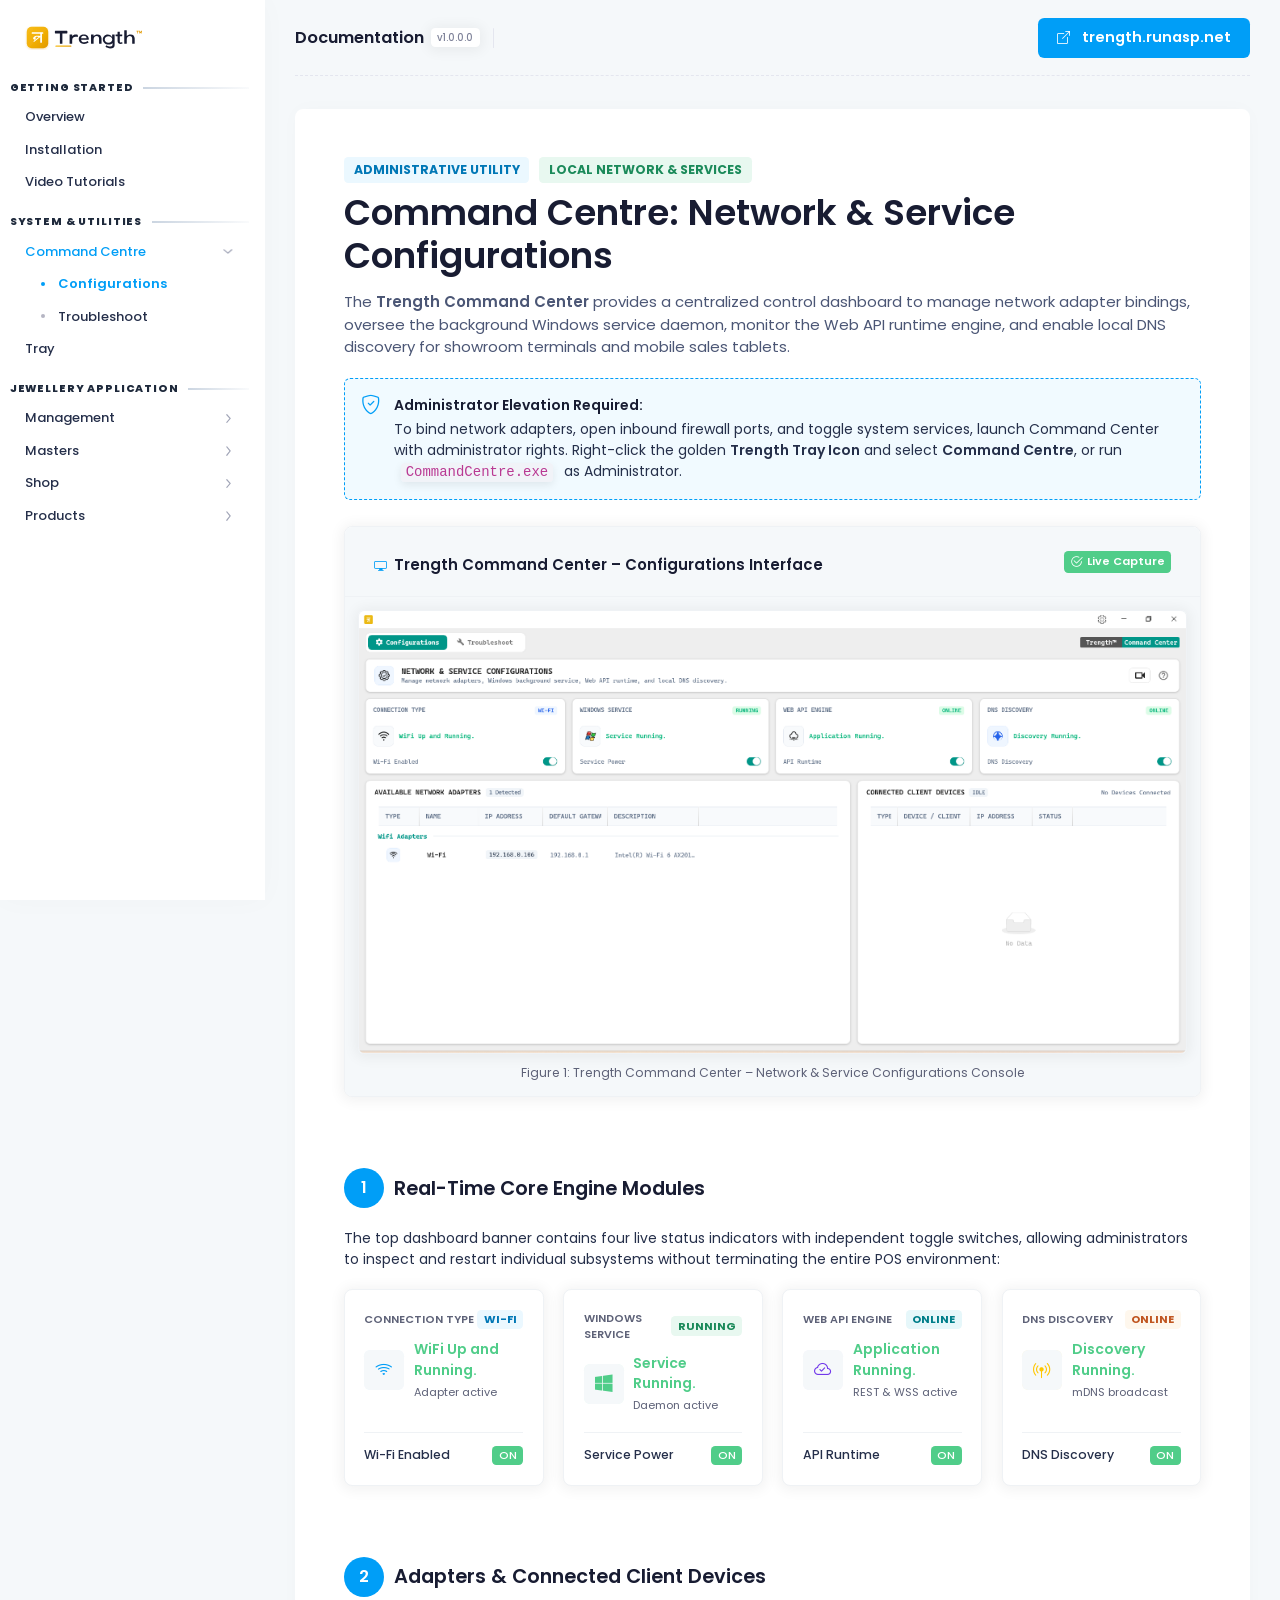
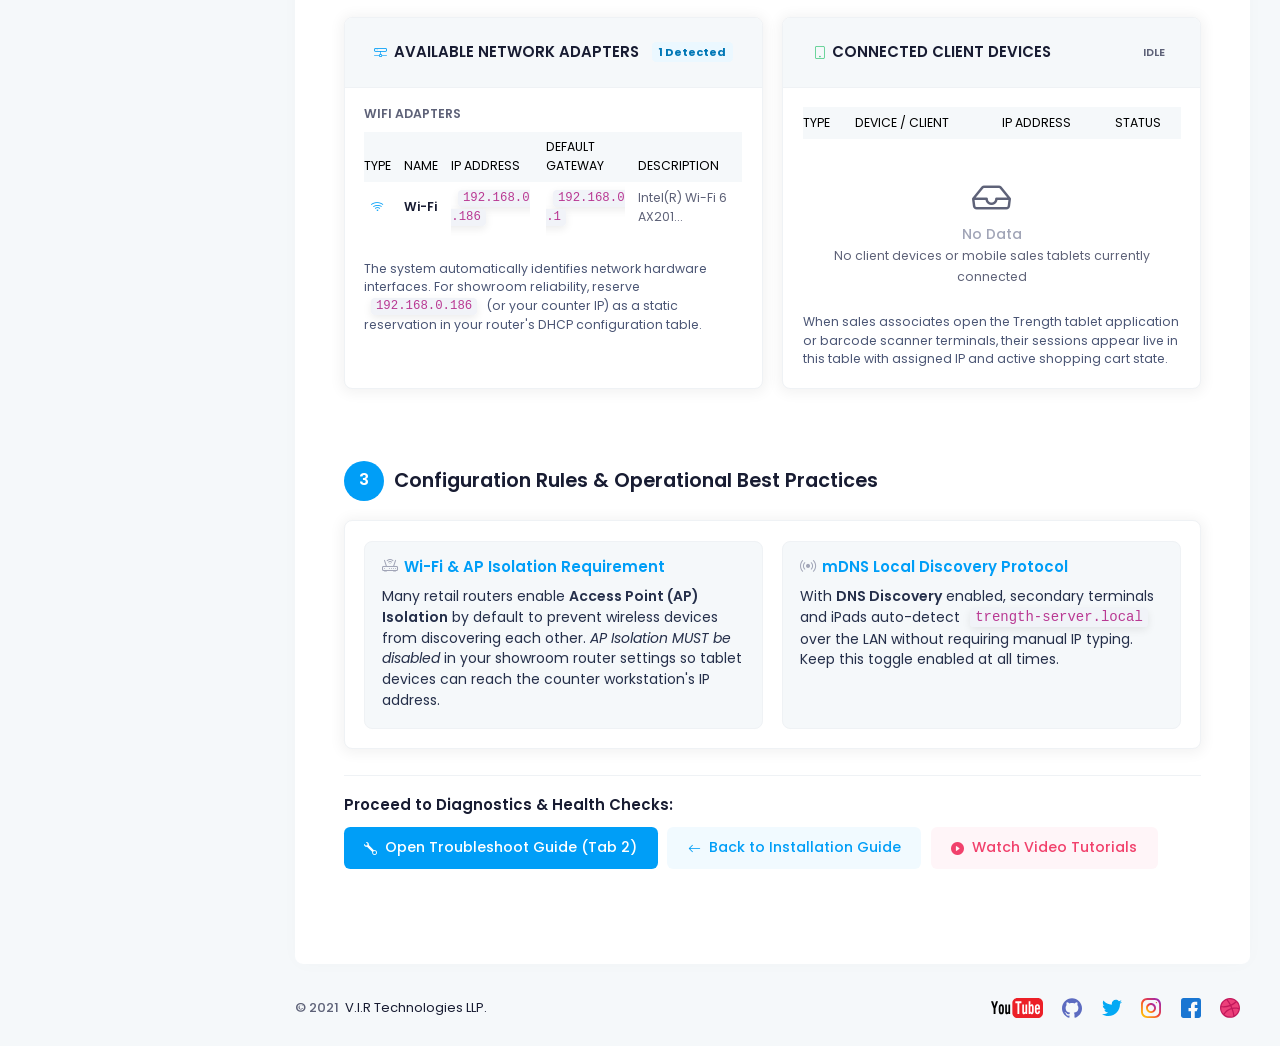
==== commit 61db3729: "Changes" ====
--- a/CommandCentre.html
+++ b/CommandCentre.html
@@ -90,6 +90,11 @@
                                     </div>
                                 </div>
                             </div>
+                            <div class="menu-item">
+                                <a class="menu-link py-2" href="Tray.html">
+                                    <span class="menu-title" data-i18n="nav_tray">Tray</span>
+                                </a>
+                            </div>
 
                             <div class="menu-item">
                                 <h4 class="menu-content text-muted mb-0 fs-7 text-uppercase" data-i18n="nav_jewellery_app">Jewellery Application</h4>
@@ -400,8 +405,8 @@
                                 <!--begin::Toolbar-->
                                 <div class="d-flex align-items-center gap-3">
                                     <!--begin::Official Portal link-->
-                                    <a class="btn btn-primary btn-flex h-40px border-0 fw-bolder px-4 px-lg-6" href="https://trength.in" target="_blank">
-                                        <i class="bi bi-box-arrow-up-right me-2"></i>trength.in
+                                    <a class="btn btn-primary btn-flex h-40px border-0 fw-bolder px-4 px-lg-6" href="http://trength.runasp.net/" target="_blank">
+                                        <i class="bi bi-box-arrow-up-right me-2"></i>trength.runasp.net
                                     </a>
                                     <!--end::Official Portal link-->
                                 </div>
@@ -722,7 +727,7 @@
                         <!--begin::Copyright-->
                         <div class="text-dark order-2 order-md-1">
                             <span class="text-muted fw-bold me-1">&copy; 2021</span>
-                            <a href="https://trength.in" target="_blank" class="text-gray-800 text-hover-primary">V.I.R Technologies LLP.</a>
+                            <a href="http://trength.runasp.net/" target="_blank" class="text-gray-800 text-hover-primary">V.I.R Technologies LLP.</a>
                         </div>
                         <!--end::Copyright-->
                         <!--begin::Menu-->
--- a/assets/css/custom.css
+++ b/assets/css/custom.css
@@ -745,4 +745,78 @@
     margin-left: 0.75rem;
 }
 
-
+/* ==========================================================================
+   Overview Video Showcase & Multi-Language Theater
+   ========================================================================== */
+.overview-theater-card {
+    background: #0f172a;
+    border-radius: 1rem;
+    overflow: hidden;
+    box-shadow: 0 20px 40px -15px rgba(15, 23, 42, 0.35);
+    border: 1px solid #1e293b;
+    position: relative;
+}
+
+.overview-theater-header {
+    background: rgba(30, 41, 59, 0.7);
+    backdrop-filter: blur(8px);
+    border-bottom: 1px solid rgba(255, 255, 255, 0.08);
+    padding: 1rem 1.5rem;
+}
+
+.overview-theater-video {
+    width: 100%;
+    aspect-ratio: 16 / 9;
+    background: #000000;
+    display: block;
+    outline: none;
+    max-height: 720px;
+}
+
+.lang-selector-container {
+    display: inline-flex;
+    align-items: center;
+    background: #EBF2F7;
+    border: 2px solid #CBD5E1;
+    border-radius: 50rem;
+    padding: 5px;
+    gap: 6px;
+    box-shadow: inset 0 2px 4px rgba(0, 0, 0, 0.05);
+}
+
+.lang-selector-btn {
+    border-radius: 50rem !important;
+    padding: 0.65rem 1.4rem !important;
+    font-weight: 700 !important;
+    font-size: 0.95rem !important;
+    transition: all 0.2s ease-in-out !important;
+    display: inline-flex !important;
+    align-items: center !important;
+    justify-content: center !important;
+    cursor: pointer;
+    line-height: 1.2;
+}
+
+.lang-selector-btn.active {
+    background: #009EF7 !important;
+    color: #FFFFFF !important;
+    border: 2px solid #009EF7 !important;
+    box-shadow: 0 4px 12px rgba(0, 158, 247, 0.4) !important;
+}
+
+.lang-selector-btn:not(.active) {
+    background: #FFFFFF !important;
+    color: #1E293B !important;
+    border: 2px solid #CBD5E1 !important;
+    box-shadow: 0 1px 3px rgba(0, 0, 0, 0.04) !important;
+}
+
+.lang-selector-btn:not(.active):hover {
+    background: #F1FAFF !important;
+    color: #009EF7 !important;
+    border-color: #009EF7 !important;
+    transform: translateY(-1px);
+}
+
+
+
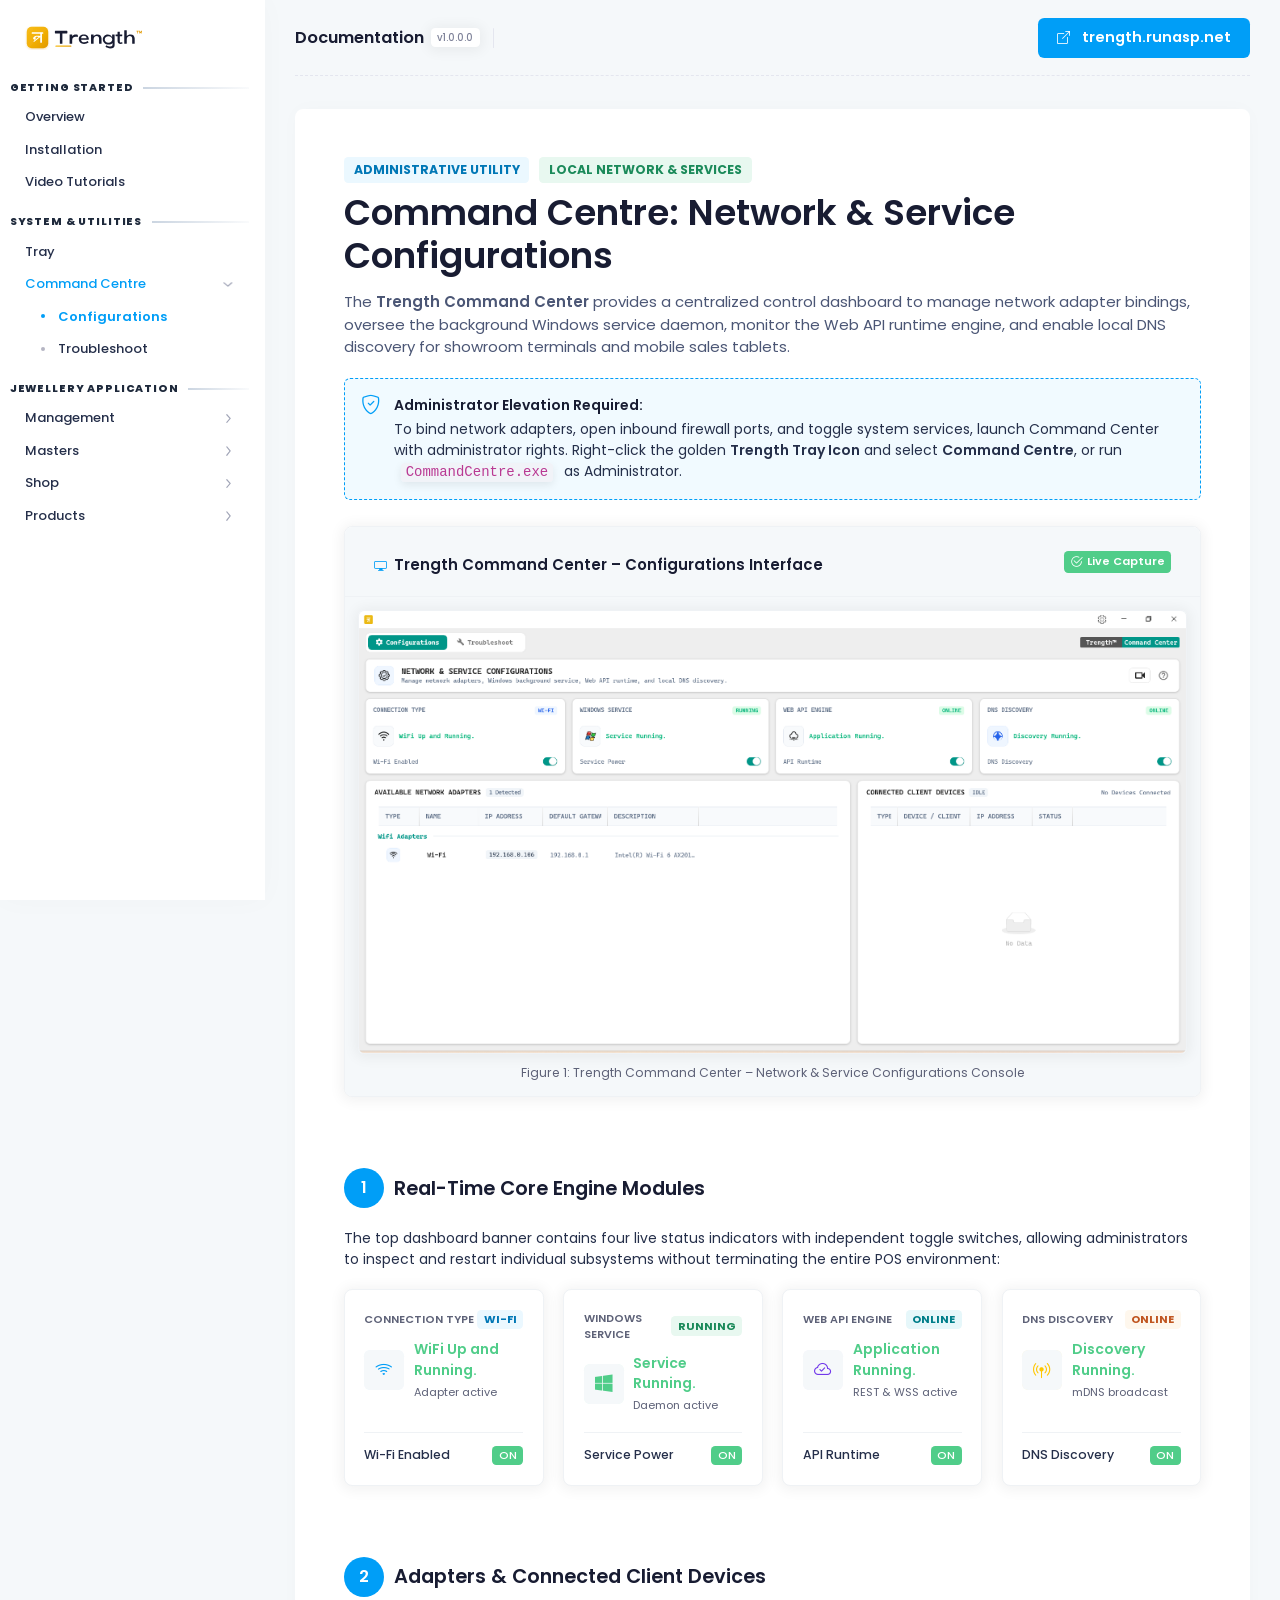
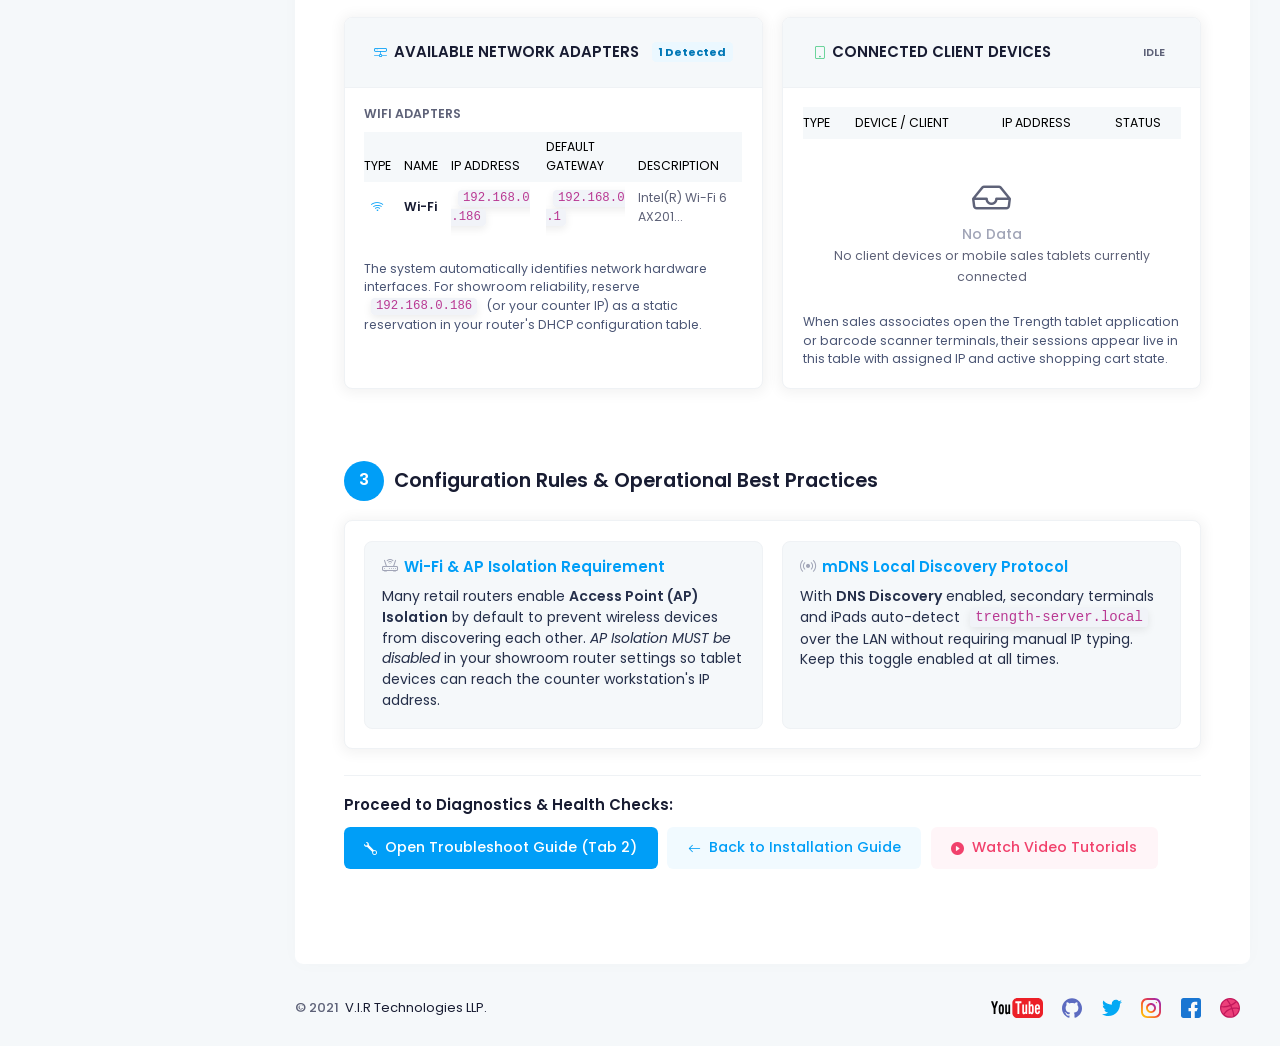
==== commit c04918b1: "Changes" ====
--- a/CommandCentre.html
+++ b/CommandCentre.html
@@ -66,6 +66,11 @@
                             <div class="menu-item">
                                 <h4 class="menu-content text-muted mb-0 fs-7 text-uppercase" data-i18n="nav_system_utilities">System &amp; Utilities</h4>
                             </div>
+                            <div class="menu-item">
+                                <a class="menu-link py-2" href="Tray.html">
+                                    <span class="menu-title" data-i18n="nav_tray">Tray</span>
+                                </a>
+                            </div>
                             <div data-kt-menu-trigger="click" class="menu-item menu-accordion hover show">
                                 <span class="menu-link py-2">
                                     <span class="menu-title" data-i18n="nav_command_centre">Command Centre</span>
@@ -90,11 +95,7 @@
                                     </div>
                                 </div>
                             </div>
-                            <div class="menu-item">
-                                <a class="menu-link py-2" href="Tray.html">
-                                    <span class="menu-title" data-i18n="nav_tray">Tray</span>
-                                </a>
-                            </div>
+                            
 
                             <div class="menu-item">
                                 <h4 class="menu-content text-muted mb-0 fs-7 text-uppercase" data-i18n="nav_jewellery_app">Jewellery Application</h4>
--- a/assets/css/custom.css
+++ b/assets/css/custom.css
@@ -818,5 +818,260 @@
     transform: translateY(-1px);
 }
 
-
-
+/* ==========================================================================
+   Dynamic Visual Effects: Aurora Glow, Particle Canvas, & Shimmer Grid
+   ========================================================================== */
+
+/* 1. Aurora Ambient Glowing Orbs */
+.ambient-aurora-wrapper {
+    position: absolute;
+    top: 0;
+    left: 0;
+    width: 100%;
+    height: 100%;
+    overflow: hidden;
+    pointer-events: none;
+    z-index: 0;
+    opacity: 0.55;
+    transition: opacity 0.5s ease;
+}
+
+.ambient-aurora-wrapper.effect-disabled {
+    opacity: 0 !important;
+}
+
+.aurora-orb {
+    position: absolute;
+    border-radius: 50%;
+    filter: blur(80px);
+    mix-blend-mode: multiply;
+    animation-timing-function: ease-in-out;
+    animation-iteration-count: infinite;
+    animation-direction: alternate;
+}
+
+.aurora-orb-1 {
+    width: 420px;
+    height: 420px;
+    background: radial-gradient(circle, rgba(0, 158, 247, 0.45) 0%, rgba(0, 158, 247, 0) 70%);
+    top: -60px;
+    left: 5%;
+    animation: aurora-drift-1 16s infinite alternate;
+}
+
+.aurora-orb-2 {
+    width: 360px;
+    height: 360px;
+    background: radial-gradient(circle, rgba(114, 57, 234, 0.38) 0%, rgba(114, 57, 234, 0) 70%);
+    top: 70px;
+    right: 8%;
+    animation: aurora-drift-2 18s infinite alternate;
+}
+
+.aurora-orb-3 {
+    width: 340px;
+    height: 340px;
+    background: radial-gradient(circle, rgba(80, 205, 137, 0.35) 0%, rgba(80, 205, 137, 0) 70%);
+    bottom: 60px;
+    left: 30%;
+    animation: aurora-drift-3 14s infinite alternate;
+}
+
+@keyframes aurora-drift-1 {
+    0% { transform: translate(0, 0) scale(1); }
+    50% { transform: translate(70px, 45px) scale(1.15); }
+    100% { transform: translate(-30px, 90px) scale(0.95); }
+}
+
+@keyframes aurora-drift-2 {
+    0% { transform: translate(0, 0) scale(1); }
+    50% { transform: translate(-80px, 70px) scale(1.12); }
+    100% { transform: translate(40px, -40px) scale(1.2); }
+}
+
+@keyframes aurora-drift-3 {
+    0% { transform: translate(0, 0) scale(1); }
+    50% { transform: translate(60px, -50px) scale(1.18); }
+    100% { transform: translate(-60px, 35px) scale(0.9); }
+}
+
+/* 2. Interactive Tech Particle Canvas */
+#tech-particles-canvas {
+    position: absolute;
+    top: 0;
+    left: 0;
+    width: 100%;
+    height: 100%;
+    pointer-events: none;
+    z-index: 1;
+    transition: opacity 0.5s ease;
+}
+
+#tech-particles-canvas.effect-disabled {
+    opacity: 0 !important;
+}
+
+/* 3. Tech Grid & Card Border Shimmer Micro-Animations */
+.card-docs {
+    position: relative;
+    overflow: hidden;
+}
+
+.card-docs > .card-body {
+    position: relative;
+    z-index: 2;
+}
+
+.card-docs.has-shimmer-grid {
+    background-image: 
+        radial-gradient(rgba(0, 158, 247, 0.12) 1.5px, transparent 1.5px),
+        linear-gradient(to right, rgba(228, 230, 239, 0.5) 1px, transparent 1px),
+        linear-gradient(to bottom, rgba(228, 230, 239, 0.5) 1px, transparent 1px) !important;
+    background-size: 28px 28px, 56px 56px, 56px 56px !important;
+    background-position: 0 0, 0 0, 0 0 !important;
+    transition: background 0.4s ease;
+}
+
+.card-docs:not(.has-shimmer-grid) {
+    background-image: none !important;
+}
+
+/* Shimmer Border for Video Theater Container & Installation Stepper Wrap */
+.overview-theater-card.has-border-shimmer {
+    border: 2px solid transparent !important;
+    background-image: linear-gradient(#0f172a, #0f172a), linear-gradient(115deg, #009ef7, #7239ea, #50cd89, #009ef7) !important;
+    background-origin: border-box !important;
+    background-clip: padding-box, border-box !important;
+    background-size: 100% 100%, 300% 300% !important;
+    animation: border-gradient-shift 8s ease infinite;
+    box-shadow: 0 20px 45px -10px rgba(0, 158, 247, 0.4) !important;
+    transition: all 0.4s ease;
+}
+
+.install-stepper-wrap.has-border-shimmer {
+    border: 2px solid transparent !important;
+    background-image: linear-gradient(#ffffff, #ffffff), linear-gradient(115deg, #009ef7, #7239ea, #50cd89, #009ef7) !important;
+    background-origin: border-box !important;
+    background-clip: padding-box, border-box !important;
+    background-size: 100% 100%, 300% 300% !important;
+    animation: border-gradient-shift 8s ease infinite;
+    box-shadow: 0 12px 35px -5px rgba(0, 158, 247, 0.22) !important;
+    transition: all 0.4s ease;
+}
+
+@keyframes border-gradient-shift {
+    0% { background-position: 0% 50%; }
+    50% { background-position: 100% 50%; }
+    100% { background-position: 0% 50%; }
+}
+
+/* Subtle Shimmer Glass Reflection sweep across store badges */
+.shimmer-badge {
+    position: relative;
+    overflow: hidden;
+}
+
+.shimmer-badge::after {
+    content: '';
+    position: absolute;
+    top: -50%;
+    left: -100%;
+    width: 60%;
+    height: 200%;
+    background: linear-gradient(90deg, transparent, rgba(255, 255, 255, 0.7), transparent);
+    transform: rotate(25deg);
+    animation: badge-shine 5s infinite;
+}
+
+@keyframes badge-shine {
+    0% { left: -100%; }
+    20% { left: 200%; }
+    100% { left: 200%; }
+}
+
+/* Floating Effects Controller Widget */
+.dynamics-control-pill {
+    position: fixed;
+    bottom: 24px;
+    right: 24px;
+    z-index: 1050;
+    background: rgba(255, 255, 255, 0.94);
+    backdrop-filter: blur(14px);
+    -webkit-backdrop-filter: blur(14px);
+    border: 1px solid rgba(0, 158, 247, 0.35);
+    border-radius: 50rem;
+    box-shadow: 0 14px 36px rgba(0, 0, 0, 0.12), 0 3px 8px rgba(0, 158, 247, 0.2);
+    padding: 6px 14px;
+    display: flex;
+    align-items: center;
+    gap: 6px;
+    transition: all 0.3s cubic-bezier(0.16, 1, 0.3, 1);
+}
+
+.dynamics-control-pill:hover {
+    box-shadow: 0 18px 45px rgba(0, 0, 0, 0.18), 0 6px 16px rgba(0, 158, 247, 0.28);
+    transform: translateY(-2px);
+}
+
+.dynamics-control-title {
+    font-size: 0.8rem;
+    font-weight: 800;
+    color: #1E293B;
+    display: inline-flex;
+    align-items: center;
+    gap: 6px;
+    padding-right: 6px;
+    border-right: 1px solid #E2E8F0;
+    margin-right: 2px;
+}
+
+.dynamics-toggle-btn {
+    border: 1px solid #CBD5E1;
+    background: #F8FAFC;
+    border-radius: 50rem;
+    padding: 4px 10px;
+    font-size: 0.75rem;
+    font-weight: 700;
+    cursor: pointer;
+    color: #475569;
+    display: inline-flex;
+    align-items: center;
+    gap: 5px;
+    transition: all 0.2s ease;
+}
+
+.dynamics-toggle-btn.active {
+    background: #009EF7;
+    color: #FFFFFF;
+    border-color: #009EF7;
+    box-shadow: 0 2px 6px rgba(0, 158, 247, 0.35);
+}
+
+.dynamics-toggle-btn:not(.active):hover {
+    background: #F1FAFF;
+    color: #009EF7;
+    border-color: #009EF7;
+}
+
+@media (max-width: 768px) {
+    .dynamics-control-pill {
+        bottom: 12px;
+        right: 12px;
+        left: 12px;
+        justify-content: center;
+        flex-wrap: wrap;
+        border-radius: 1rem;
+        padding: 8px 10px;
+    }
+    .dynamics-control-title {
+        width: 100%;
+        border-right: none;
+        padding-right: 0;
+        margin-right: 0;
+        justify-content: center;
+        margin-bottom: 4px;
+    }
+}
+
+
+
